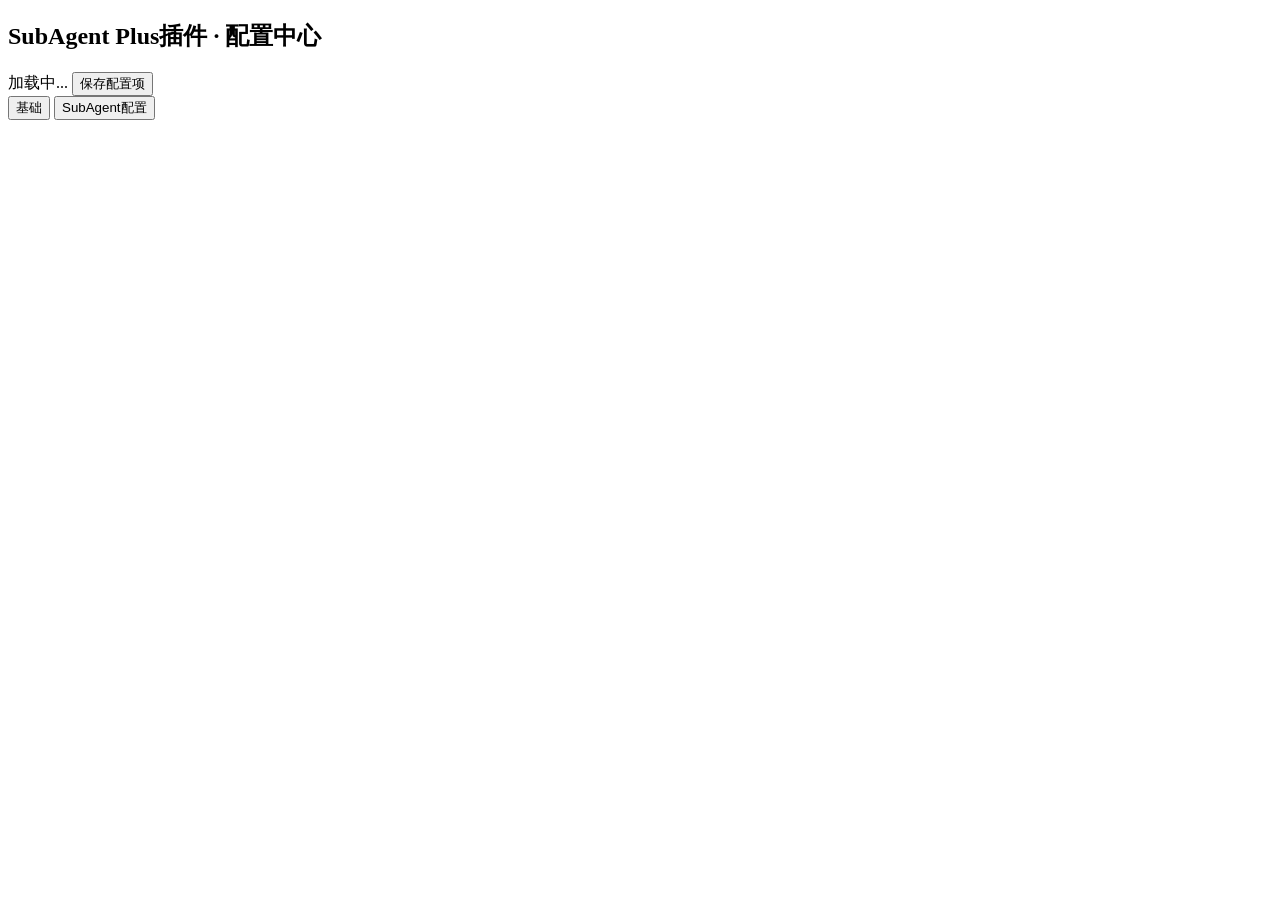
==== pages/settings/index.html @ 438174b3 "Pages骨架" ====
<!DOCTYPE html>
<html lang="zh-CN">
<head>
<meta charset="utf-8" />
<meta name="viewport" content="width=device-width, initial-scale=1.0" />
<title>SubAgent Plus插件 · 配置中心</title>
<link rel="stylesheet" href="./style.css" />
</head>
<body>
<div id="app">
  <div class="topbar">
    <h2>SubAgent Plus插件 · 配置中心</h2>
    <span class="badge loading" id="status">加载中...</span>
    <button class="btn" id="btn-save">保存配置项</button>
  </div>
  <div class="tabs" id="tabs">
    <button class="tab on" data-t="basic">基础</button>
    <button class="tab" data-t="levels">SubAgent配置</button>
  </div>
  <div id="body" class="body"></div>
</div>
<script type="module" src="./app.js"></script>
</body>
</html>
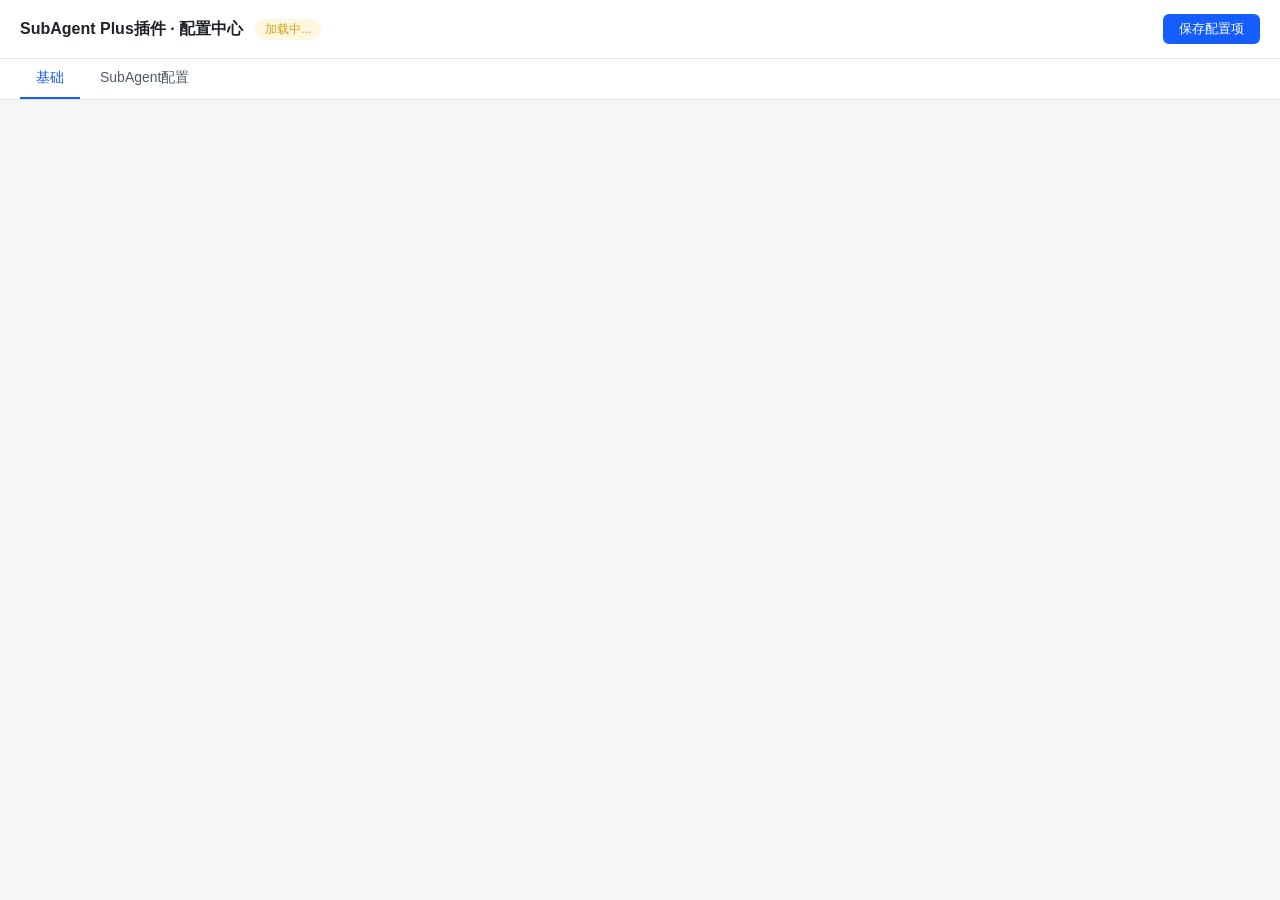
==== commit a9e0c634: "update" ====
--- a/pages/settings/index.html
+++ b/pages/settings/index.html
@@ -15,7 +15,7 @@
   </div>
   <div class="tabs" id="tabs">
     <button class="tab on" data-t="basic">基础</button>
-    <button class="tab" data-t="levels">SubAgent配置</button>
+    <button class="tab" data-t="subAgentConfig">SubAgent配置</button>
   </div>
   <div id="body" class="body"></div>
 </div>
--- a/pages/settings/style.css
+++ b/pages/settings/style.css
@@ -0,0 +1,183 @@
+/* SubAgent Plus · 配置中心样式 */
+* {
+  box-sizing: border-box;
+}
+
+html,
+body {
+  margin: 0;
+  padding: 0;
+  font-family: -apple-system, BlinkMacSystemFont, "Segoe UI", "PingFang SC",
+    "Microsoft YaHei", sans-serif;
+  font-size: 14px;
+  color: #1f2329;
+  background: #f5f6f7;
+}
+
+#app {
+  min-height: 100vh;
+  display: flex;
+  flex-direction: column;
+}
+
+/* ─── 顶部栏 ──────────────────────────── */
+.topbar {
+  display: flex;
+  align-items: center;
+  gap: 12px;
+  padding: 14px 20px;
+  background: #fff;
+  border-bottom: 1px solid #e5e6eb;
+}
+
+.topbar h2 {
+  margin: 0;
+  font-size: 16px;
+  font-weight: 600;
+  flex: 0 0 auto;
+}
+
+.badge {
+  flex: 0 0 auto;
+  padding: 2px 10px;
+  border-radius: 10px;
+  font-size: 12px;
+  font-weight: 500;
+}
+
+.badge.loading {
+  background: #fff7e0;
+  color: #d4a017;
+}
+
+.badge.ok {
+  background: #e8f5e9;
+  color: #2e7d32;
+}
+
+.badge.err {
+  background: #ffebee;
+  color: #c62828;
+}
+
+.btn {
+  margin-left: auto;
+  padding: 6px 16px;
+  border: none;
+  border-radius: 6px;
+  background: #165dff;
+  color: #fff;
+  font-size: 13px;
+  cursor: pointer;
+  transition: background 0.15s;
+}
+
+.btn:hover:not(:disabled) {
+  background: #0e42d2;
+}
+
+.btn:disabled {
+  background: #a5b3c5;
+  cursor: not-allowed;
+}
+
+/* ─── Tabs ──────────────────────────── */
+.tabs {
+  display: flex;
+  gap: 4px;
+  padding: 0 20px;
+  background: #fff;
+  border-bottom: 1px solid #e5e6eb;
+}
+
+.tab {
+  padding: 10px 16px;
+  border: none;
+  background: transparent;
+  color: #4e5969;
+  font-size: 14px;
+  cursor: pointer;
+  border-bottom: 2px solid transparent;
+  transition: all 0.15s;
+}
+
+.tab:hover {
+  color: #165dff;
+}
+
+.tab.on {
+  color: #165dff;
+  border-bottom-color: #165dff;
+  font-weight: 500;
+}
+
+/* ─── 主体 ──────────────────────────── */
+.body {
+  flex: 1;
+  padding: 20px;
+  overflow-y: auto;
+}
+
+.card {
+  background: #fff;
+  border: 1px solid #e5e6eb;
+  border-radius: 8px;
+  padding: 16px 20px;
+  margin-bottom: 16px;
+}
+
+.card h3 {
+  margin: 0 0 8px 0;
+  font-size: 14px;
+  font-weight: 600;
+}
+
+.hint {
+  margin: 0 0 12px 0;
+  color: #86909c;
+  font-size: 12px;
+}
+
+.placeholder {
+  padding: 24px;
+  text-align: center;
+  color: #c9cdd4;
+  background: #f7f8fa;
+  border: 1px dashed #d9dce0;
+  border-radius: 6px;
+  font-size: 13px;
+}
+
+/* ─── 表单字段 ──────────────────────────── */
+.field {
+  display: flex;
+  flex-direction: column;
+  gap: 6px;
+  margin-bottom: 16px;
+}
+
+.field label {
+  font-size: 13px;
+  font-weight: 500;
+  color: #1f2329;
+}
+
+.field input[type="number"] {
+  width: 120px;
+  padding: 6px 10px;
+  border: 1px solid #d9dce0;
+  border-radius: 6px;
+  font-size: 13px;
+  color: #1f2329;
+  background: #fff;
+  transition: border-color 0.15s;
+}
+
+.field input[type="number"]:focus {
+  outline: none;
+  border-color: #165dff;
+}
+
+.field .hint {
+  margin: 0;
+}
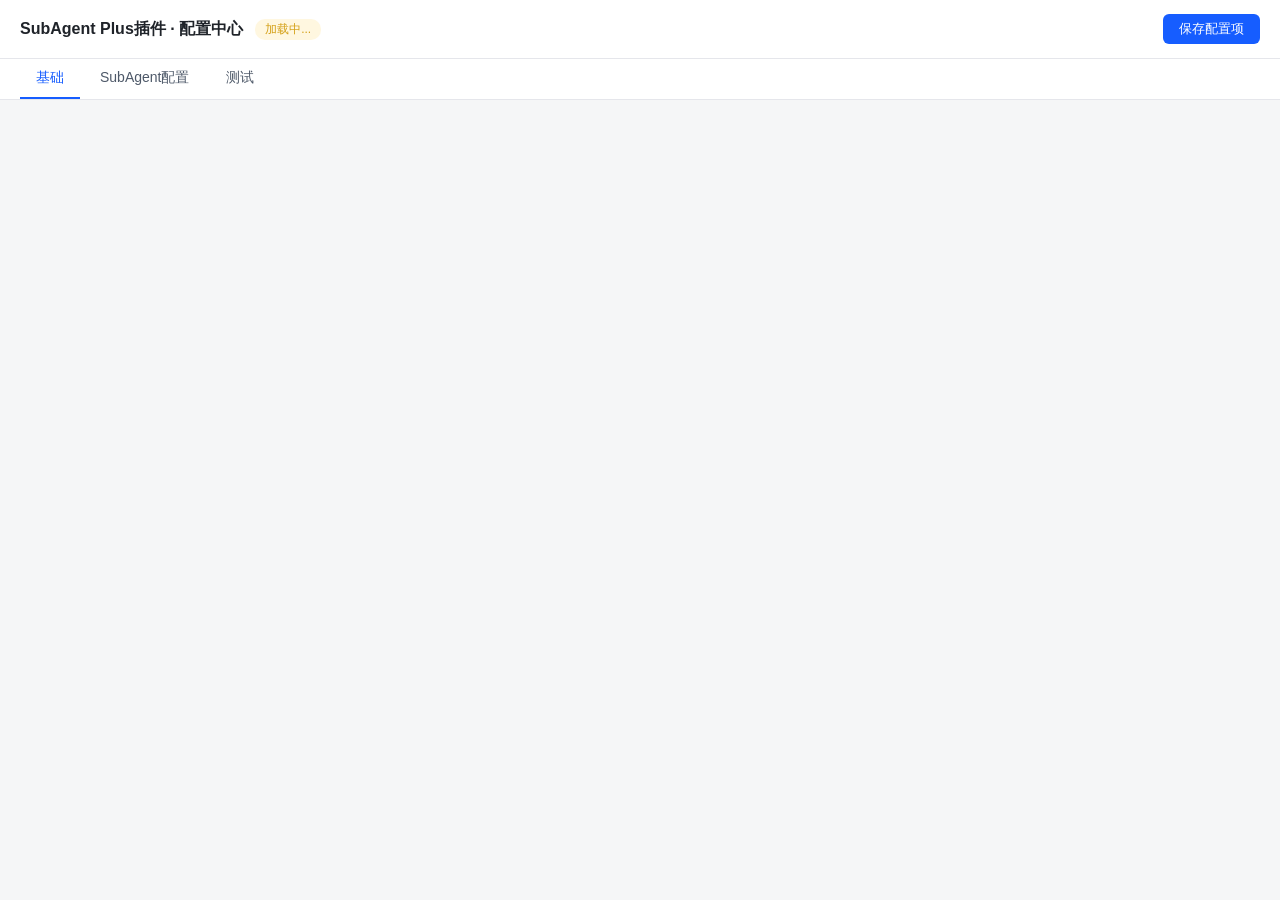
==== commit 108887d1: "增加 test tab 并将 show 改为异步方法" ====
--- a/pages/settings/index.html
+++ b/pages/settings/index.html
@@ -16,6 +16,7 @@
   <div class="tabs" id="tabs">
     <button class="tab on" data-t="basic">基础</button>
     <button class="tab" data-t="subAgentConfig">SubAgent配置</button>
+    <button class="tab" data-t="test">测试</button>
   </div>
   <div id="body" class="body"></div>
 </div>
--- a/pages/settings/style.css
+++ b/pages/settings/style.css
@@ -46,6 +46,11 @@
 }
 
 .badge.loading {
+  background: #fff7e0;
+  color: #d4a017;
+}
+
+.badge.warn {
   background: #fff7e0;
   color: #d4a017;
 }
@@ -173,6 +178,23 @@
   transition: border-color 0.15s;
 }
 
+.field input[type="text"] {
+  width: 320px;
+  max-width: 100%;
+  padding: 6px 10px;
+  border: 1px solid #d9dce0;
+  border-radius: 6px;
+  font-size: 13px;
+  color: #1f2329;
+  background: #fff;
+  transition: border-color 0.15s;
+}
+
+.field input[type="text"]:focus {
+  outline: none;
+  border-color: #165dff;
+}
+
 .field input[type="number"]:focus {
   outline: none;
   border-color: #165dff;
@@ -181,3 +203,32 @@
 .field .hint {
   margin: 0;
 }
+
+.field-tip-bubble {
+  position: absolute;
+  padding: 6px 12px;
+  background: #ffebee;
+  color: #c62828;
+  font-size: 12px;
+  border-radius: 4px;
+  white-space: nowrap;
+  pointer-events: none;
+  z-index: 100;
+  box-shadow: 0 2px 8px rgba(0, 0, 0, 0.1);
+  animation: tipFadeIn 0.15s ease-out;
+}
+
+.field-tip-bubble::before {
+  content: "";
+  position: absolute;
+  top: -4px;
+  left: 12px;
+  border: 4px solid transparent;
+  border-bottom-color: #ffebee;
+  border-top: 0;
+}
+
+@keyframes tipFadeIn {
+  from { opacity: 0; transform: translateY(-4px); }
+  to { opacity: 1; transform: translateY(0); }
+}
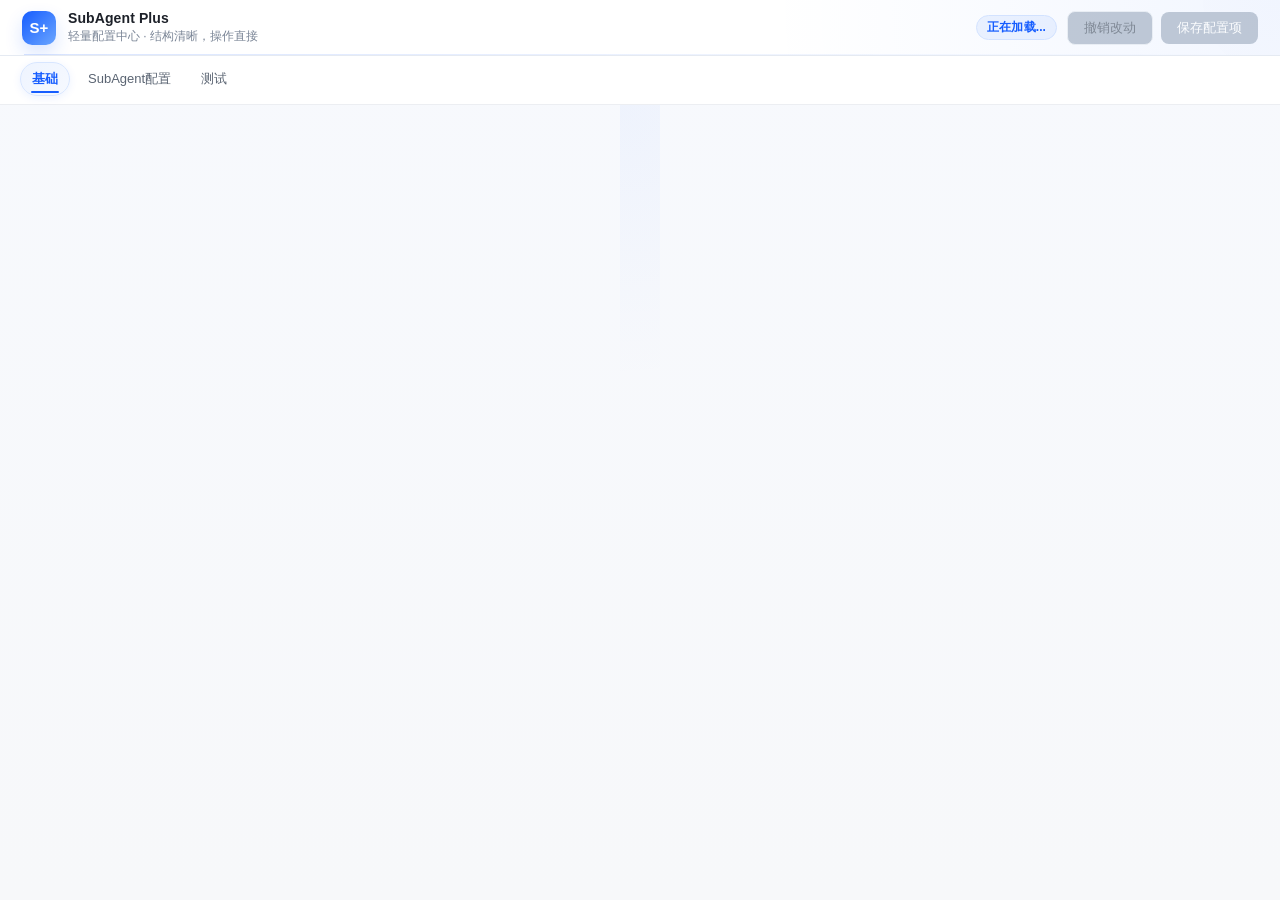
==== commit 54e1a9f2: "重构前端" ====
--- a/pages/settings/index.html
+++ b/pages/settings/index.html
@@ -9,17 +9,28 @@
 <body>
 <div id="app">
   <div class="topbar">
-    <h2>SubAgent Plus插件 · 配置中心</h2>
-    <span class="badge loading" id="status">加载中...</span>
-    <button class="btn" id="btn-save">保存配置项</button>
+    <div class="topbar-brand">
+      <div class="brand-mark">S+</div>
+      <div class="topbar-title">
+        <h2>SubAgent Plus</h2>
+        <div class="topbar-subtitle">轻量配置中心 · 结构清晰，操作直接</div>
+      </div>
+    </div>
+    <div class="topbar-meta">
+      <span class="badge loading" id="status">加载中...</span>
+      <div class="topbar-actions">
+        <button class="btn btn-secondary" id="btn-reset">撤销改动</button>
+        <button class="btn" id="btn-save">保存配置项</button>
+      </div>
+    </div>
   </div>
-  <div class="tabs" id="tabs">
-    <button class="tab on" data-t="basic">基础</button>
-    <button class="tab" data-t="subAgentConfig">SubAgent配置</button>
-    <button class="tab" data-t="test">测试</button>
+  <div class="tabs" id="tabs" role="tablist" aria-label="配置中心导航">
+    <button class="tab on" data-t="basic" role="tab" id="tab-basic" aria-selected="true" aria-controls="body">基础</button>
+    <button class="tab" data-t="subAgentConfig" role="tab" id="tab-subAgentConfig" aria-selected="false" aria-controls="body">SubAgent配置</button>
+    <button class="tab" data-t="test" role="tab" id="tab-test" aria-selected="false" aria-controls="body">测试</button>
   </div>
-  <div id="body" class="body"></div>
+  <div id="body" class="body" role="tabpanel" aria-labelledby="tab-basic"></div>
 </div>
-<script type="module" src="./app.js"></script>
+<script type="module" src="./app.js?v=1.0.0"></script>
 </body>
 </html>
--- a/pages/settings/style.css
+++ b/pages/settings/style.css
@@ -1,3 +1,14 @@
+:root {
+  --color-primary: #165dff;
+  --color-primary-2: #3f7fff;
+  --color-bg: #f5f7fb;
+  --color-surface: #ffffff;
+  --color-border: #eceef2;
+  --color-muted: #7a8596;
+  --color-text: #1f2329;
+  --color-soft: #f4f6f9;
+}
+
 /* SubAgent Plus · 配置中心样式 */
 * {
   box-sizing: border-box;
@@ -10,44 +21,130 @@
   font-family: -apple-system, BlinkMacSystemFont, "Segoe UI", "PingFang SC",
     "Microsoft YaHei", sans-serif;
   font-size: 14px;
-  color: #1f2329;
-  background: #f5f6f7;
+  color: var(--color-text);
+  background: var(--color-bg);
+  scroll-behavior: smooth;
+}
+
+:focus-visible {
+  outline: 2px solid rgba(22, 93, 255, 0.35);
+  outline-offset: 2px;
 }
 
 #app {
   min-height: 100vh;
   display: flex;
   flex-direction: column;
+  background: linear-gradient(180deg, #f7f9fd 0%, #f7f8fa 100%);
 }
 
 /* ─── 顶部栏 ──────────────────────────── */
 .topbar {
+  position: sticky;
+  top: 0;
+  z-index: 10;
+  display: flex;
+  align-items: center;
+  gap: 10px;
+  padding: 10px 22px;
+  background: rgba(255, 255, 255, 0.96);
+  backdrop-filter: blur(8px);
+  -webkit-backdrop-filter: blur(8px);
+  border-bottom: 1px solid #e5eaf2;
+  overflow: hidden;
+}
+
+.topbar::before {
+  content: "";
+  position: absolute;
+  inset: 0;
+  background: radial-gradient(circle at top right, rgba(22, 93, 255, 0.06), transparent 40%);
+  pointer-events: none;
+}
+
+.topbar::after {
+  content: "";
+  position: absolute;
+  left: 24px;
+  right: 24px;
+  bottom: 0;
+  height: 1px;
+  background: linear-gradient(90deg, rgba(22, 93, 255, 0.16), transparent);
+  pointer-events: none;
+}
+
+.topbar-brand {
   display: flex;
   align-items: center;
   gap: 12px;
-  padding: 14px 20px;
-  background: #fff;
-  border-bottom: 1px solid #e5e6eb;
+  min-width: 0;
+}
+
+.brand-mark {
+  display: inline-flex;
+  align-items: center;
+  justify-content: center;
+  width: 34px;
+  height: 34px;
+  border-radius: 10px;
+  background: linear-gradient(135deg, var(--color-primary) 0%, #6aa5ff 100%);
+  color: var(--color-surface);
+  font-size: 15px;
+  font-weight: 700;
+  box-shadow: 0 8px 18px rgba(22, 93, 255, 0.16);
+  letter-spacing: 0.2px;
+}
+
+.topbar-title {
+  display: flex;
+  flex-direction: column;
+  gap: 2px;
 }
 
 .topbar h2 {
   margin: 0;
-  font-size: 16px;
+  font-size: 14px;
   font-weight: 600;
   flex: 0 0 auto;
+  color: #1d2129;
+  letter-spacing: 0.1px;
+}
+
+.topbar-subtitle {
+  font-size: 12px;
+  color: #7a8596;
+}
+
+.topbar-meta {
+  margin-left: auto;
+  display: flex;
+  align-items: center;
+  gap: 10px;
+  flex-wrap: wrap;
+}
+
+.topbar-actions {
+  margin-left: 0;
+  display: flex;
+  align-items: center;
+  gap: 8px;
 }
 
 .badge {
   flex: 0 0 auto;
-  padding: 2px 10px;
-  border-radius: 10px;
-  font-size: 12px;
-  font-weight: 500;
+  padding: 3px 10px;
+  border-radius: 999px;
+  font-size: 12px;
+  font-weight: 600;
+  transition: all 0.2s;
+  border: 1px solid transparent;
+  letter-spacing: 0.1px;
 }
 
 .badge.loading {
-  background: #fff7e0;
-  color: #d4a017;
+  background: #eef4ff;
+  color: #165dff;
+  border-color: #d8e6ff;
 }
 
 .badge.warn {
@@ -66,80 +163,522 @@
 }
 
 .btn {
-  margin-left: auto;
-  padding: 6px 16px;
+  padding: 7px 16px;
   border: none;
-  border-radius: 6px;
-  background: #165dff;
-  color: #fff;
+  border-radius: 8px;
+  background: linear-gradient(135deg, var(--color-primary) 0%, var(--color-primary-2) 100%);
+  color: var(--color-surface);
   font-size: 13px;
+  font-weight: 500;
   cursor: pointer;
-  transition: background 0.15s;
+  transition: transform 0.15s ease, box-shadow 0.15s ease, background 0.15s ease;
+  box-shadow: 0 2px 6px rgba(22, 93, 255, 0.16);
+}
+
+.btn:hover:not(:disabled),
+.modal-trigger:hover {
+  box-shadow: 0 6px 14px rgba(22, 93, 255, 0.16);
+}
+
+.btn-secondary {
+  background: var(--color-soft);
+  color: #4e5969;
+  box-shadow: none;
+  border: 1px solid #e3e8ef;
+}
+
+.btn-secondary:hover:not(:disabled) {
+  background: #e5e6eb;
+  color: #1d2129;
+  box-shadow: none;
 }
 
 .btn:hover:not(:disabled) {
-  background: #0e42d2;
+  background: #1451d8;
+  transform: translateY(-1px);
+  box-shadow: 0 4px 10px rgba(22, 93, 255, 0.2);
+}
+
+.btn:active:not(:disabled) {
+  transform: translateY(0);
 }
 
 .btn:disabled {
   background: #a5b3c5;
   cursor: not-allowed;
+  box-shadow: none;
+  opacity: 0.7;
 }
 
 /* ─── Tabs ──────────────────────────── */
 .tabs {
-  display: flex;
-  gap: 4px;
-  padding: 0 20px;
-  background: #fff;
-  border-bottom: 1px solid #e5e6eb;
+  position: sticky;
+  top: 50px;
+  z-index: 9;
+  display: flex;
+  gap: 6px;
+  padding: 6px 20px 8px 20px;
+  background: rgba(255, 255, 255, 0.94);
+  backdrop-filter: blur(8px);
+  -webkit-backdrop-filter: blur(8px);
+  border-bottom: 1px solid #eceef2;
 }
 
 .tab {
-  padding: 10px 16px;
-  border: none;
+  padding: 7px 11px;
+  border: 1px solid transparent;
   background: transparent;
-  color: #4e5969;
-  font-size: 14px;
+  color: #5a6472;
+  font-size: 13px;
   cursor: pointer;
-  border-bottom: 2px solid transparent;
+  border-radius: 999px;
   transition: all 0.15s;
+  position: relative;
 }
 
 .tab:hover {
   color: #165dff;
+  background: #f4f7ff;
 }
 
 .tab.on {
   color: #165dff;
-  border-bottom-color: #165dff;
-  font-weight: 500;
+  background: linear-gradient(135deg, #eef4ff 0%, #f6f9ff 100%);
+  font-weight: 600;
+  border-color: #d8e6ff;
+  box-shadow: 0 2px 8px rgba(22, 93, 255, 0.08);
+}
+
+.tab.on::after {
+  content: "";
+  position: absolute;
+  left: 10px;
+  right: 10px;
+  bottom: 2px;
+  height: 2px;
+  border-radius: 999px;
+  background: #165dff;
 }
 
 /* ─── 主体 ──────────────────────────── */
 .body {
   flex: 1;
-  padding: 20px;
+  padding: 18px 20px 24px 20px;
   overflow-y: auto;
+  max-width: 1200px;
+  margin: 0 auto;
+  background: radial-gradient(circle at top left, rgba(22, 93, 255, 0.04), transparent 280px);
+}
+
+.hero-panel {
+  position: relative;
+  display: flex;
+  align-items: center;
+  justify-content: space-between;
+  gap: 12px;
+  padding: 12px 14px;
+  margin-bottom: 10px;
+  border-radius: 10px;
+  border: 1px solid #e4eaf2;
+  background: #fff;
+  overflow: hidden;
+}
+
+.hero-panel::before {
+  content: "";
+  position: absolute;
+  inset: 0 auto 0 0;
+  width: 4px;
+  background: linear-gradient(180deg, #165dff 0%, #7ba8ff 100%);
+}
+
+.hero-copy {
+  flex: 1;
+  min-width: 0;
+}
+
+.hero-title {
+  font-size: 14px;
+  font-weight: 700;
+  color: #1d2129;
+  margin-bottom: 4px;
+}
+
+.hero-desc {
+  font-size: 12px;
+  color: #7a8596;
+  line-height: 1.6;
+}
+
+.hero-actions {
+  display: flex;
+  flex-wrap: wrap;
+  gap: 8px;
+}
+
+.hero-badge {
+  display: inline-flex;
+  align-items: center;
+  padding: 5px 10px;
+  border-radius: 999px;
+  background: #eef4ff;
+  color: #165dff;
+  font-size: 12px;
+  font-weight: 600;
+  white-space: nowrap;
+  border: 1px solid #d8e6ff;
+}
+
+.hero-badge-soft {
+  background: #f4f6f9;
+  color: #4e5969;
+  border-color: #e4e8ee;
+}
+
+.hero-metrics {
+  display: grid;
+  grid-template-columns: repeat(auto-fit, minmax(140px, 1fr));
+  gap: 8px;
+  margin-bottom: 12px;
+}
+
+.hero-metric {
+  border: 1px solid #eceef2;
+  border-radius: 10px;
+  padding: 10px 12px;
+  background: #fff;
+  box-shadow: 0 1px 2px rgba(15, 23, 42, 0.03);
+}
+
+.hero-metric-label {
+  display: block;
+  font-size: 11px;
+  color: #86909c;
+  margin-bottom: 4px;
+}
+
+.hero-metric strong {
+  font-size: 13px;
+  color: #1d2129;
 }
 
 .card {
   background: #fff;
-  border: 1px solid #e5e6eb;
-  border-radius: 8px;
-  padding: 16px 20px;
-  margin-bottom: 16px;
+  border: 1px solid #eceef2;
+  border-left: 2px solid transparent;
+  border-radius: 10px;
+  padding: 11px 13px;
+  margin-bottom: 9px;
+  box-shadow: 0 1px 2px rgba(15, 23, 42, 0.02);
+  transition: box-shadow 0.2s ease, border-color 0.2s ease, transform 0.15s ease, border-left-color 0.2s ease;
+}
+
+.card:hover {
+  box-shadow: 0 4px 10px rgba(15, 23, 42, 0.05);
+  border-color: #dfe3ea;
+  border-left-color: #165dff;
+  transform: translateY(-1px);
+}
+
+.card:has(input:focus),
+.card:has(select:focus) {
+  border-color: #cfe0ff;
+  box-shadow: 0 4px 12px rgba(22, 93, 255, 0.08);
 }
 
 .card h3 {
-  margin: 0 0 8px 0;
+  margin: 0 0 10px 0;
   font-size: 14px;
   font-weight: 600;
+  color: #1d2129;
+  letter-spacing: 0.2px;
+}
+
+.section-card {
+  background: #fff;
+  border: 1px solid #eceef2;
+  border-radius: 10px;
+  padding: 0;
+  margin-bottom: 10px;
+  box-shadow: 0 1px 2px rgba(15, 23, 42, 0.02);
+  overflow: hidden;
+}
+
+.section-card-hd {
+  padding: 12px 14px 9px 14px;
+  border-bottom: 1px solid #f4f5f7;
+  background: linear-gradient(180deg, #fcfcfd 0%, #fff 100%);
+  position: relative;
+}
+
+.section-card-hd::before {
+  content: "";
+  position: absolute;
+  left: 16px;
+  top: 14px;
+  bottom: 10px;
+  width: 2px;
+  border-radius: 999px;
+  background: linear-gradient(180deg, #165dff 0%, #7ba8ff 100%);
+}
+
+.section-card-hd h3 {
+  padding-left: 8px;
+}
+
+.section-card-hd h3 {
+  margin: 0 0 4px 0;
+  font-size: 14px;
+  font-weight: 600;
+  color: #1d2129;
+}
+
+.section-desc {
+  margin: 0;
+  color: #86909c;
+  font-size: 12px;
+  line-height: 1.6;
+}
+
+.section-card-bd {
+  padding: 10px 14px 14px 14px;
+}
+
+.section-card-bd > .card:first-child {
+  margin-top: 0;
+}
+
+.overview-grid {
+  display: grid;
+  grid-template-columns: repeat(auto-fit, minmax(140px, 1fr));
+  gap: 8px;
+  margin-bottom: 12px;
+}
+
+.overview-card {
+  background: #fbfcfe;
+  border: 1px solid #eceef2;
+  border-left: 2px solid #dce7f8;
+  border-radius: 10px;
+  padding: 10px 12px;
+  box-shadow: none;
+}
+
+.overview-card .overview-value {
+  font-variant-numeric: tabular-nums;
+}
+
+.overview-card:hover {
+  border-color: #dfe3ea;
+  transform: translateY(-1px);
+}
+
+.overview-label {
+  font-size: 12px;
+  color: #86909c;
+  margin-bottom: 4px;
+}
+
+.overview-value {
+  font-size: 15px;
+  font-weight: 600;
+  color: #1d2129;
+}
+
+.card.hidden {
+  display: none;
+}
+
+/* 通用小标签（用于标题旁的状态标识，如"路由层"） */
+.tag {
+  display: inline-block;
+  margin-left: 8px;
+  padding: 1px 8px;
+  font-size: 11px;
+  font-weight: 500;
+  border-radius: 4px;
+  vertical-align: middle;
+  letter-spacing: 0.3px;
+}
+
+.tag-purple {
+  color: #7c3aed;
+  background: #f3e8ff;
+  border: 1px solid #d8b4fe;
+}
+
+.card.card-highlight-purple {
+  border-color: #d8b4fe;
+  border-left-color: #b37cff;
+  background: linear-gradient(180deg, #faf5ff 0%, #fff 30%);
+}
+
+.card-title-row {
+  display: flex;
+  align-items: center;
+  justify-content: space-between;
+  gap: 10px;
+  flex-wrap: wrap;
+}
+
+.card-title-main {
+  display: flex;
+  align-items: center;
+  gap: 6px;
+  min-width: 0;
+}
+
+.subagent-summary {
+  display: flex;
+  flex-wrap: wrap;
+  gap: 6px;
+}
+
+.pill {
+  display: inline-flex;
+  align-items: center;
+  padding: 2px 8px;
+  border-radius: 999px;
+  background: #eef4ff;
+  color: #165dff;
+  font-size: 11px;
+  font-weight: 600;
+  border: 1px solid #cfe0ff;
+}
+
+.pill-muted {
+  background: #f2f3f5;
+  color: #4e5969;
+  border-color: #e5e6eb;
+}
+
+.subagent-intro {
+  display: flex;
+  flex-direction: column;
+  align-items: flex-start;
+  gap: 8px;
+}
+
+.subagent-intro-row {
+  display: flex;
+  flex-wrap: wrap;
+  gap: 8px;
+}
+
+.subagent-tip {
+  font-size: 12px;
+  color: #7a8596;
+  line-height: 1.6;
+}
+
+.subagent-intro-pill {
+  display: inline-flex;
+  align-items: center;
+  padding: 4px 10px;
+  border-radius: 999px;
+  background: #eef4ff;
+  color: #165dff;
+  font-size: 12px;
+  font-weight: 600;
+  border: 1px solid #cfe0ff;
+}
+
+.subagent-intro-pill-muted {
+  background: #f2f3f5;
+  color: #4e5969;
+  border-color: #e5e6eb;
+}
+
+.guide-list {
+  display: grid;
+  grid-template-columns: repeat(auto-fit, minmax(220px, 1fr));
+  gap: 10px;
+}
+
+.guide-item {
+  border: 1px solid #e8edf5;
+  border-left: 2px solid #cfe0ff;
+  border-radius: 10px;
+  padding: 10px 12px;
+  background: linear-gradient(180deg, #fbfdff 0%, #ffffff 100%);
+  box-shadow: 0 1px 2px rgba(15, 23, 42, 0.03);
+}
+
+.guide-item-title {
+  font-size: 13px;
+  font-weight: 600;
+  color: #1d2129;
+  margin-bottom: 4px;
+}
+
+.guide-item-desc {
+  font-size: 12px;
+  color: #7a8596;
+  line-height: 1.55;
+}
+
+/* 卡片网格布局 */
+.grid-layout {
+  display: flex;
+  flex-wrap: wrap;
+  gap: 12px;
+  width: 100%;
+}
+
+.grid-item {
+  flex: 0 0 260px;
+  min-width: 0;
+}
+
+.grid-item > .card {
+  margin-bottom: 0;
 }
 
 .hint {
   margin: 0 0 12px 0;
   color: #86909c;
+  font-size: 12px;
+  line-height: 1.5;
+}
+
+.empty-state {
+  padding: 24px 20px;
+  border: 1px dashed #d9dce0;
+  border-radius: 10px;
+  background: linear-gradient(180deg, #fafbfc 0%, #fff 100%);
+  text-align: center;
+  color: #4e5969;
+}
+
+.empty-state:hover {
+  border-color: #c7d0db;
+}
+
+.empty-state-title {
+  font-size: 14px;
+  font-weight: 600;
+  color: #1d2129;
+  margin-bottom: 6px;
+}
+
+.empty-state-desc {
+  font-size: 13px;
+  color: #86909c;
+  line-height: 1.6;
+}
+
+.empty-state.compact {
+  padding: 16px 18px;
+  border-style: dashed;
+  background: #fcfcfd;
+}
+
+.empty-state.compact .empty-state-title {
+  font-size: 13px;
+  margin-bottom: 4px;
+}
+
+.empty-state.compact .empty-state-desc {
   font-size: 12px;
 }
 
@@ -149,7 +688,7 @@
   color: #c9cdd4;
   background: #f7f8fa;
   border: 1px dashed #d9dce0;
-  border-radius: 6px;
+  border-radius: 8px;
   font-size: 13px;
 }
 
@@ -158,7 +697,11 @@
   display: flex;
   flex-direction: column;
   gap: 6px;
-  margin-bottom: 16px;
+  margin-bottom: 14px;
+}
+
+.field:last-child {
+  margin-bottom: 0;
 }
 
 .field label {
@@ -167,37 +710,63 @@
   color: #1f2329;
 }
 
-.field input[type="number"] {
-  width: 120px;
-  padding: 6px 10px;
+.field input[type="number"],
+.field input[type="text"],
+.field select {
+  padding: 8px 12px;
   border: 1px solid #d9dce0;
-  border-radius: 6px;
+  border-radius: 8px;
   font-size: 13px;
   color: #1f2329;
-  background: #fff;
-  transition: border-color 0.15s;
-}
-
-.field input[type="text"] {
-  width: 320px;
-  max-width: 100%;
-  padding: 6px 10px;
-  border: 1px solid #d9dce0;
-  border-radius: 6px;
-  font-size: 13px;
-  color: #1f2329;
-  background: #fff;
-  transition: border-color 0.15s;
-}
-
-.field input[type="text"]:focus {
+  background: linear-gradient(180deg, #fff 0%, #fbfdff 100%);
+  transition: border-color 0.15s ease, box-shadow 0.15s ease;
+}
+
+.field input[type="number"] {
+  width: 140px;
+}
+
+.field input[type="text"],
+.field select {
+  width: 100%;
+  max-width: 360px;
+}
+
+.field input[type="text"]:focus,
+.field input[type="number"]:focus,
+.field select:focus {
   outline: none;
   border-color: #165dff;
-}
-
-.field input[type="number"]:focus {
-  outline: none;
-  border-color: #165dff;
+  box-shadow: 0 0 0 3px rgba(22, 93, 255, 0.12);
+}
+
+.field input[type="number"]:hover,
+.field input[type="text"]:hover,
+.field select:hover {
+  border-color: #c1c8d2;
+}
+
+.field input[type="number"]:hover:not(:focus),
+.field input[type="text"]:hover:not(:focus),
+.field select:hover:not(:focus) {
+  border-color: #b8bcc4;
+}
+
+.field .chk-label {
+  display: flex;
+  align-items: center;
+  gap: 8px;
+  cursor: pointer;
+  font-weight: normal;
+  user-select: none;
+  padding: 6px 0;
+}
+
+.field .chk-label input[type="checkbox"] {
+  width: 16px;
+  height: 16px;
+  accent-color: #165dff;
+  cursor: pointer;
 }
 
 .field .hint {
@@ -232,3 +801,463 @@
   from { opacity: 0; transform: translateY(-4px); }
   to { opacity: 1; transform: translateY(0); }
 }
+
+/* ─── Toast 提示 ──────────────────────────── */
+.toast-container {
+  position: fixed;
+  top: 16px;
+  right: 16px;
+  z-index: 1000;
+  display: flex;
+  flex-direction: column;
+  gap: 8px;
+  pointer-events: none;
+}
+
+.toast {
+  min-width: 240px;
+  max-width: 420px;
+  padding: 10px 14px;
+  background: #fff;
+  border-left: 3px solid var(--color-primary);
+  border-radius: 4px;
+  box-shadow: 0 4px 16px rgba(0, 0, 0, 0.12);
+  font-size: 13px;
+  line-height: 1.5;
+  pointer-events: auto;
+  animation: toastSlideIn 0.2s ease-out;
+}
+
+.toast.toast-error {
+  border-left-color: #e5413e;
+}
+
+.toast.toast-error .toast-title {
+  color: #e5413e;
+}
+
+.toast-title {
+  font-weight: 600;
+  margin-bottom: 4px;
+}
+
+.toast-body {
+  color: var(--color-muted);
+  word-break: break-word;
+  white-space: pre-wrap;
+}
+
+.toast.toast-out {
+  animation: toastSlideOut 0.2s ease-in forwards;
+}
+
+@keyframes toastSlideIn {
+  from { opacity: 0; transform: translateX(16px); }
+  to { opacity: 1; transform: translateX(0); }
+}
+
+@keyframes toastSlideOut {
+  from { opacity: 1; transform: translateX(0); }
+  to { opacity: 0; transform: translateX(16px); }
+}
+
+/* ─── 折叠卡片 ──────────────────────────── */
+.collapse-card {
+  padding: 0;
+  overflow: hidden;
+  position: relative;
+}
+
+.collapse-card::before {
+  content: "";
+  position: absolute;
+  left: 0;
+  top: 0;
+  bottom: 0;
+  width: 3px;
+  background: linear-gradient(180deg, #165dff 0%, #4080ff 100%);
+  opacity: 0;
+  transition: opacity 0.2s;
+}
+
+.collapse-card:hover::before {
+  opacity: 1;
+}
+
+.collapse-card.collapsed:hover::before {
+  opacity: 0.6;
+}
+
+.collapse-header {
+  display: flex;
+  align-items: center;
+  justify-content: space-between;
+  padding: 16px 22px;
+  cursor: pointer;
+  user-select: none;
+  transition: background 0.15s;
+}
+
+.collapse-header:hover {
+  background: #f8f9fb;
+}
+
+.collapse-header h3 {
+  margin: 0;
+  font-size: 14px;
+  font-weight: 600;
+  color: #1d2129;
+}
+
+.collapse-arrow {
+  font-size: 12px;
+  color: #86909c;
+  transition: transform 0.2s;
+  display: inline-block;
+}
+
+.collapse-card.collapsed .collapse-arrow {
+  transform: rotate(-90deg);
+}
+
+.collapse-body {
+  padding: 4px 22px 18px 22px;
+  border-top: 1px solid #f0f1f3;
+}
+
+.collapse-card.collapsed .collapse-body {
+  display: none;
+}
+
+/* 嵌套折叠卡片（如 SubAgent 卡片内的子卡片） */
+.collapse-card .collapse-card {
+  border: 1px solid #ebedf0;
+  background: #fafbfc;
+  margin-bottom: 12px;
+}
+
+.collapse-card .collapse-card:last-child {
+  margin-bottom: 0;
+}
+
+.collapse-card .collapse-card .collapse-header {
+  padding: 12px 16px;
+}
+
+.collapse-card .collapse-card .collapse-header h3 {
+  font-size: 13px;
+  color: #4e5969;
+}
+
+.collapse-card .collapse-card .collapse-body {
+  padding: 8px 16px 14px 16px;
+}
+
+/* ─── 多选列表 ──────────────────────────── */
+.chklist {
+  display: flex;
+  flex-direction: column;
+  gap: 2px;
+}
+
+.chklist-item {
+  display: flex;
+  align-items: flex-start;
+  gap: 10px;
+  padding: 8px 10px;
+  border-radius: 8px;
+  cursor: pointer;
+  line-height: 1.5;
+  transition: background 0.12s ease, transform 0.12s ease;
+}
+
+.chklist-item:hover {
+  background: #f7f8fa;
+  transform: translateX(1px);
+}
+
+.chklist-item input[type="checkbox"] {
+  margin-top: 3px;
+  flex-shrink: 0;
+  accent-color: #165dff;
+}
+
+.chklist-item-content {
+  flex: 1;
+  min-width: 0;
+}
+
+.chklist-item-title {
+  font-size: 13px;
+  font-weight: 500;
+  color: #1d2129;
+}
+
+.chklist-item-desc {
+  font-size: 12px;
+  color: #86909c;
+  margin-top: 2px;
+  line-height: 1.45;
+  overflow: hidden;
+  text-overflow: ellipsis;
+  display: -webkit-box;
+  line-clamp: 2;
+  -webkit-line-clamp: 2;
+  -webkit-box-orient: vertical;
+}
+
+.chklist-item.select-all .chklist-item-title {
+  font-weight: 600;
+  color: #4e5969;
+}
+
+.chklist-sep {
+  height: 1px;
+  background: #e5e6eb;
+  margin: 4px 0;
+}
+
+/* ─── 分组多选列表 ──────────────────────── */
+.chklist-group + .chklist-group {
+  margin-top: 10px;
+}
+
+.chklist-group-hd {
+  padding: 4px 6px;
+  background: #f7f8fa;
+  border-radius: 6px 6px 0 0;
+  border: 1px solid #e5e6eb;
+  border-bottom: none;
+}
+
+.chklist-group-hd .chklist-item {
+  padding: 4px 6px;
+}
+
+.chklist-group-hd .chklist-item:hover {
+  background: transparent;
+}
+
+.chklist-group-hd .chklist-item-title {
+  font-size: 12px;
+  font-weight: 600;
+  color: #4e5969;
+  text-transform: uppercase;
+  letter-spacing: 0.3px;
+}
+
+.chklist-group-bd {
+  padding: 4px 6px 6px 6px;
+  border: 1px solid #e5e6eb;
+  border-top: none;
+  border-radius: 0 0 6px 6px;
+  display: flex;
+  flex-direction: column;
+  gap: 1px;
+  background: #fff;
+}
+
+/* ─── 测试 Tab JSON 展示 ──────────────────────── */
+.collapse-card pre {
+  margin: 8px 0 0 0;
+  padding: 12px;
+  background: #f7f8fa;
+  border-radius: 6px;
+  font-family: "SF Mono", "Consolas", "Monaco", monospace;
+  font-size: 12px;
+  color: #4e5969;
+  overflow-x: auto;
+  line-height: 1.5;
+  white-space: pre-wrap;
+  word-break: break-all;
+}
+
+/* ─── 滚动条美化 ──────────────────────────── */
+.body::-webkit-scrollbar {
+  width: 8px;
+}
+
+.body::-webkit-scrollbar-track {
+  background: transparent;
+}
+
+.body::-webkit-scrollbar-thumb {
+  background: #d9dce0;
+  border-radius: 4px;
+}
+
+.body::-webkit-scrollbar-thumb:hover {
+  background: #b8bcc4;
+}
+
+/* ─── Modal 弹窗卡片 ──────────────────────────── */
+.modal-card {
+  padding: 14px 22px;
+}
+
+.modal-card-hd {
+  display: flex;
+  align-items: center;
+  justify-content: space-between;
+  gap: 12px;
+}
+
+.modal-card-hd h3 {
+  margin: 0;
+  flex: 1;
+  min-width: 0;
+}
+
+.modal-trigger {
+  flex-shrink: 0;
+  padding: 6px 12px;
+  border: 1px solid #165dff;
+  border-radius: 8px;
+  background: #fff;
+  color: #165dff;
+  font-size: 12px;
+  font-weight: 500;
+  cursor: pointer;
+  transition: all 0.15s ease;
+}
+
+.modal-trigger:hover {
+  background: #165dff;
+  color: #fff;
+  box-shadow: 0 2px 6px rgba(22, 93, 255, 0.14);
+}
+
+.modal-overlay {
+  position: fixed;
+  inset: 0;
+  z-index: 1000;
+  background: rgba(0, 0, 0, 0.45);
+  backdrop-filter: blur(2px);
+  -webkit-backdrop-filter: blur(2px);
+  display: flex;
+  align-items: center;
+  justify-content: center;
+  padding: 40px 20px;
+  opacity: 0;
+  transition: opacity 0.2s ease-out;
+}
+
+.modal-overlay.show {
+  opacity: 1;
+}
+
+.modal {
+  background: #fff;
+  border-radius: 12px;
+  border: 1px solid #e6ebf4;
+  box-shadow: 0 16px 50px rgba(15, 23, 42, 0.18);
+  width: 100%;
+  max-width: 720px;
+  max-height: 80vh;
+  display: flex;
+  flex-direction: column;
+  transform: translateY(8px) scale(0.98);
+  transition: transform 0.2s ease-out;
+  overflow: hidden;
+}
+
+.modal-overlay.show .modal {
+  transform: translateY(0) scale(1);
+}
+
+.modal-hd {
+  display: flex;
+  align-items: center;
+  justify-content: space-between;
+  padding: 18px 24px;
+  border-bottom: 1px solid #e5e6eb;
+  flex-shrink: 0;
+}
+
+.modal-hd h3 {
+  margin: 0;
+  font-size: 15px;
+  font-weight: 600;
+  color: #1d2129;
+}
+
+.modal-close {
+  width: 28px;
+  height: 28px;
+  border: none;
+  border-radius: 6px;
+  background: transparent;
+  color: #86909c;
+  font-size: 20px;
+  line-height: 1;
+  cursor: pointer;
+  transition: all 0.15s;
+  display: flex;
+  align-items: center;
+  justify-content: center;
+}
+
+.modal-close:hover {
+  background: #f2f3f5;
+  color: #1d2129;
+}
+
+.modal-bd {
+  padding: 20px 24px 24px 24px;
+  overflow-y: auto;
+  flex: 1;
+}
+
+/* Modal 内嵌套的折叠卡片、字段等继承基础样式，间距适当收紧 */
+.modal-bd .collapse-card {
+  margin-bottom: 12px;
+}
+
+.modal-bd .collapse-card:last-child {
+  margin-bottom: 0;
+}
+
+.modal-bd .field:last-child {
+  margin-bottom: 0;
+}
+
+/* Modal 滚动条 */
+.modal-bd::-webkit-scrollbar {
+  width: 8px;
+}
+
+.modal-bd::-webkit-scrollbar-track {
+  background: transparent;
+}
+
+.modal-bd::-webkit-scrollbar-thumb {
+  background: #d9dce0;
+  border-radius: 4px;
+}
+
+.modal-bd::-webkit-scrollbar-thumb:hover {
+  background: #b8bcc4;
+}
+
+@media screen and (max-width: 640px) {
+  .topbar {
+    flex-wrap: wrap;
+    padding: 12px 16px;
+  }
+
+  .topbar-meta {
+    width: 100%;
+    justify-content: space-between;
+    margin-left: 0;
+    margin-top: 6px;
+  }
+
+  .topbar-actions {
+    width: 100%;
+    justify-content: flex-end;
+  }
+
+  .body {
+    padding: 14px 14px 20px;
+  }
+}
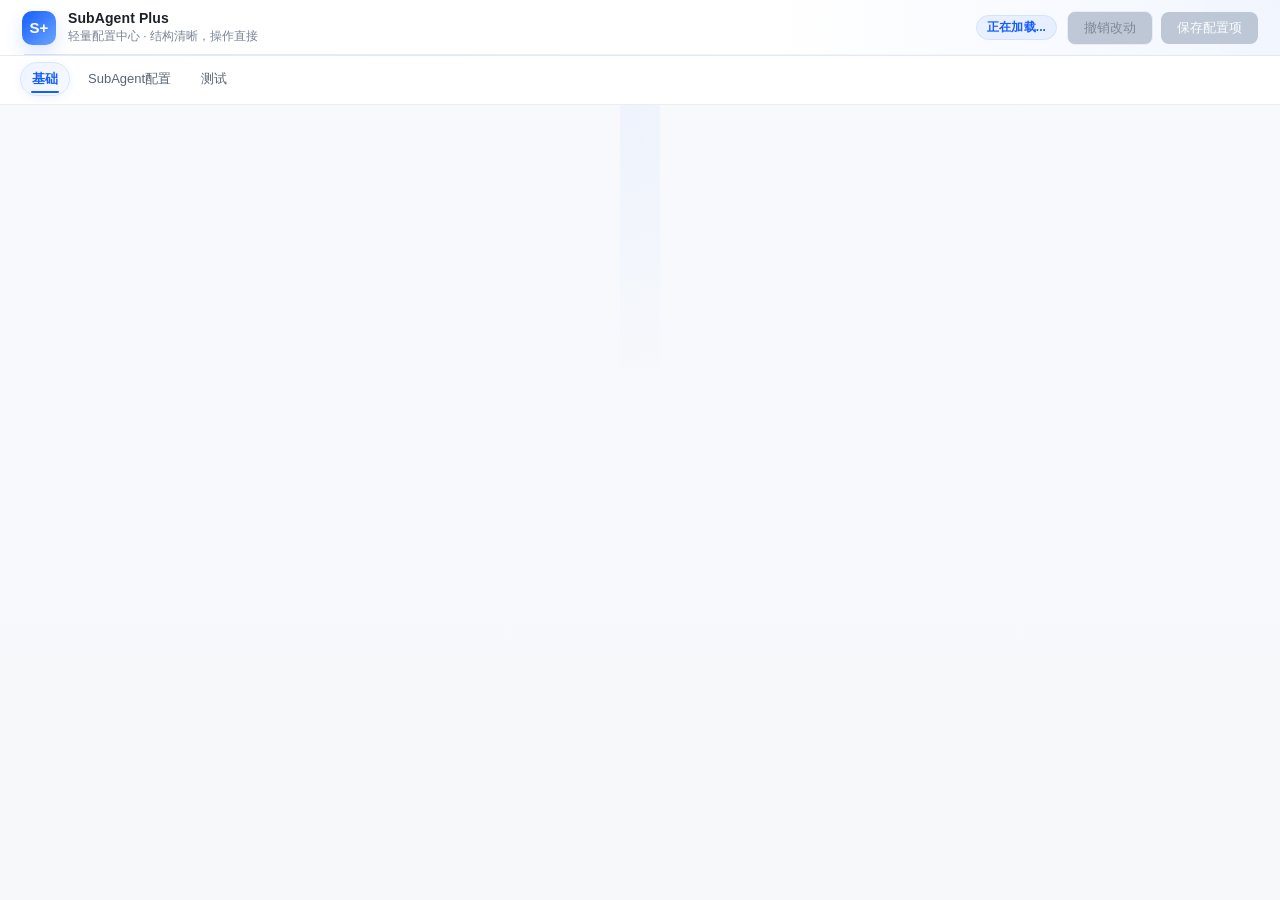
==== commit 97d4d8ed: "test" ====
--- a/pages/settings/index.html
+++ b/pages/settings/index.html
@@ -4,6 +4,7 @@
 <meta charset="utf-8" />
 <meta name="viewport" content="width=device-width, initial-scale=1.0" />
 <title>SubAgent Plus插件 · 配置中心</title>
+<link rel="stylesheet" href="./components/ui.css" />
 <link rel="stylesheet" href="./style.css" />
 </head>
 <body>
--- a/pages/settings/components/ui.css
+++ b/pages/settings/components/ui.css
@@ -0,0 +1,865 @@
+/* ═══════════════════════════════════════════════════════════════
+   组件库样式 · ui.css
+   通用展示组件样式，可跨 Page 复用。
+   与 ui_helpers.js / modal.js 输出的类名一一对应。
+   ═══════════════════════════════════════════════════════════════ */
+
+:root {
+  --color-primary: #165dff;
+  --color-primary-2: #3f7fff;
+  --color-bg: #f5f7fb;
+  --color-surface: #ffffff;
+  --color-border: #eceef2;
+  --color-muted: #7a8596;
+  --color-text: #1f2329;
+  --color-soft: #f4f6f9;
+}
+
+* {
+  box-sizing: border-box;
+}
+
+html,
+body {
+  margin: 0;
+  padding: 0;
+  font-family: -apple-system, BlinkMacSystemFont, "Segoe UI", "PingFang SC",
+    "Microsoft YaHei", sans-serif;
+  font-size: 14px;
+  color: var(--color-text);
+  background: var(--color-bg);
+  scroll-behavior: smooth;
+}
+
+:focus-visible {
+  outline: 2px solid rgba(22, 93, 255, 0.35);
+  outline-offset: 2px;
+}
+
+/* ─── 通用按钮 ──────────────────────────── */
+.btn {
+  padding: 7px 16px;
+  border: none;
+  border-radius: 8px;
+  background: linear-gradient(135deg, var(--color-primary) 0%, var(--color-primary-2) 100%);
+  color: var(--color-surface);
+  font-size: 13px;
+  font-weight: 500;
+  cursor: pointer;
+  transition: transform 0.15s ease, box-shadow 0.15s ease, background 0.15s ease;
+  box-shadow: 0 2px 6px rgba(22, 93, 255, 0.16);
+}
+
+.btn:hover:not(:disabled),
+.modal-trigger:hover {
+  box-shadow: 0 6px 14px rgba(22, 93, 255, 0.16);
+}
+
+.btn-secondary {
+  background: var(--color-soft);
+  color: #4e5969;
+  box-shadow: none;
+  border: 1px solid #e3e8ef;
+}
+
+.btn-secondary:hover:not(:disabled) {
+  background: #e5e6eb;
+  color: #1d2129;
+  box-shadow: none;
+}
+
+.btn:hover:not(:disabled) {
+  background: #1451d8;
+  transform: translateY(-1px);
+  box-shadow: 0 4px 10px rgba(22, 93, 255, 0.2);
+}
+
+.btn:active:not(:disabled) {
+  transform: translateY(0);
+}
+
+.btn:disabled {
+  background: #a5b3c5;
+  cursor: not-allowed;
+  box-shadow: none;
+  opacity: 0.7;
+}
+
+/* ─── 通用徽章 ──────────────────────────── */
+.badge {
+  flex: 0 0 auto;
+  padding: 3px 10px;
+  border-radius: 999px;
+  font-size: 12px;
+  font-weight: 600;
+  transition: all 0.2s;
+  border: 1px solid transparent;
+  letter-spacing: 0.1px;
+}
+
+.badge.loading {
+  background: #eef4ff;
+  color: #165dff;
+  border-color: #d8e6ff;
+}
+
+.badge.warn {
+  background: #fff7e0;
+  color: #d4a017;
+}
+
+.badge.ok {
+  background: #e8f5e9;
+  color: #2e7d32;
+}
+
+.badge.err {
+  background: #ffebee;
+  color: #c62828;
+}
+
+/* ─── 通用卡片 ──────────────────────────── */
+.card {
+  background: #fff;
+  border: 1px solid #eceef2;
+  border-left: 2px solid transparent;
+  border-radius: 10px;
+  padding: 11px 13px;
+  margin-bottom: 9px;
+  box-shadow: 0 1px 2px rgba(15, 23, 42, 0.02);
+  transition: box-shadow 0.2s ease, border-color 0.2s ease, transform 0.15s ease, border-left-color 0.2s ease;
+}
+
+.card:hover {
+  box-shadow: 0 4px 10px rgba(15, 23, 42, 0.05);
+  border-color: #dfe3ea;
+  border-left-color: #165dff;
+  transform: translateY(-1px);
+}
+
+.card:has(input:focus),
+.card:has(select:focus) {
+  border-color: #cfe0ff;
+  box-shadow: 0 4px 12px rgba(22, 93, 255, 0.08);
+}
+
+.card h3 {
+  margin: 0 0 10px 0;
+  font-size: 14px;
+  font-weight: 600;
+  color: #1d2129;
+  letter-spacing: 0.2px;
+}
+
+.card.hidden {
+  display: none;
+}
+
+/* ─── 区块卡片 ──────────────────────────── */
+.section-card {
+  background: #fff;
+  border: 1px solid #eceef2;
+  border-radius: 10px;
+  padding: 0;
+  margin-bottom: 10px;
+  box-shadow: 0 1px 2px rgba(15, 23, 42, 0.02);
+  overflow: hidden;
+}
+
+.section-card-hd {
+  padding: 12px 14px 9px 14px;
+  border-bottom: 1px solid #f4f5f7;
+  background: linear-gradient(180deg, #fcfcfd 0%, #fff 100%);
+  position: relative;
+}
+
+.section-card-hd::before {
+  content: "";
+  position: absolute;
+  left: 16px;
+  top: 14px;
+  bottom: 10px;
+  width: 2px;
+  border-radius: 999px;
+  background: linear-gradient(180deg, #165dff 0%, #7ba8ff 100%);
+}
+
+.section-card-hd h3 {
+  padding-left: 8px;
+}
+
+.section-card-hd h3 {
+  margin: 0 0 4px 0;
+  font-size: 14px;
+  font-weight: 600;
+  color: #1d2129;
+}
+
+.section-desc {
+  margin: 0;
+  color: #86909c;
+  font-size: 12px;
+  line-height: 1.6;
+}
+
+.section-card-bd {
+  padding: 10px 14px 14px 14px;
+}
+
+.section-card-bd > .card:first-child {
+  margin-top: 0;
+}
+
+/* ─── 网格布局 ──────────────────────────── */
+.grid-layout {
+  display: flex;
+  flex-wrap: wrap;
+  gap: 12px;
+  width: 100%;
+}
+
+.grid-item {
+  flex: 0 0 260px;
+  min-width: 0;
+}
+
+.grid-item > .card {
+  margin-bottom: 0;
+}
+
+/* ─── 通用小标签（tag） ──────────────────────────── */
+.tag {
+  display: inline-block;
+  margin-left: 8px;
+  padding: 1px 8px;
+  font-size: 11px;
+  font-weight: 500;
+  border-radius: 4px;
+  vertical-align: middle;
+  letter-spacing: 0.3px;
+}
+
+.tag-purple {
+  color: #7c3aed;
+  background: #f3e8ff;
+  border: 1px solid #d8b4fe;
+}
+
+/* ─── 通用 pill 标签 ──────────────────────────── */
+.pill {
+  display: inline-flex;
+  align-items: center;
+  padding: 2px 8px;
+  border-radius: 999px;
+  background: #eef4ff;
+  color: #165dff;
+  font-size: 11px;
+  font-weight: 600;
+  border: 1px solid #cfe0ff;
+}
+
+.pill-muted {
+  background: #f2f3f5;
+  color: #4e5969;
+  border-color: #e5e6eb;
+}
+
+/* ─── 空状态 ──────────────────────────── */
+.empty-state {
+  padding: 24px 20px;
+  border: 1px dashed #d9dce0;
+  border-radius: 10px;
+  background: linear-gradient(180deg, #fafbfc 0%, #fff 100%);
+  text-align: center;
+  color: #4e5969;
+}
+
+.empty-state:hover {
+  border-color: #c7d0db;
+}
+
+.empty-state-title {
+  font-size: 14px;
+  font-weight: 600;
+  color: #1d2129;
+  margin-bottom: 6px;
+}
+
+.empty-state-desc {
+  font-size: 13px;
+  color: #86909c;
+  line-height: 1.6;
+}
+
+.empty-state.compact {
+  padding: 16px 18px;
+  border-style: dashed;
+  background: #fcfcfd;
+}
+
+.empty-state.compact .empty-state-title {
+  font-size: 13px;
+  margin-bottom: 4px;
+}
+
+.empty-state.compact .empty-state-desc {
+  font-size: 12px;
+}
+
+.placeholder {
+  padding: 24px;
+  text-align: center;
+  color: #c9cdd4;
+  background: #f7f8fa;
+  border: 1px dashed #d9dce0;
+  border-radius: 8px;
+  font-size: 13px;
+}
+
+/* ─── 表单字段 ──────────────────────────── */
+.field {
+  display: flex;
+  flex-direction: column;
+  gap: 6px;
+  margin-bottom: 14px;
+}
+
+.field:last-child {
+  margin-bottom: 0;
+}
+
+.field label {
+  font-size: 13px;
+  font-weight: 500;
+  color: #1f2329;
+}
+
+.field input[type="number"],
+.field input[type="text"],
+.field select {
+  padding: 8px 12px;
+  border: 1px solid #d9dce0;
+  border-radius: 8px;
+  font-size: 13px;
+  color: #1f2329;
+  background: linear-gradient(180deg, #fff 0%, #fbfdff 100%);
+  transition: border-color 0.15s ease, box-shadow 0.15s ease;
+}
+
+.field input[type="number"] {
+  width: 140px;
+}
+
+.field input[type="text"],
+.field select {
+  width: 100%;
+  max-width: 360px;
+}
+
+.field input[type="text"]:focus,
+.field input[type="number"]:focus,
+.field select:focus {
+  outline: none;
+  border-color: #165dff;
+  box-shadow: 0 0 0 3px rgba(22, 93, 255, 0.12);
+}
+
+.field input[type="number"]:hover,
+.field input[type="text"]:hover,
+.field select:hover {
+  border-color: #c1c8d2;
+}
+
+.field input[type="number"]:hover:not(:focus),
+.field input[type="text"]:hover:not(:focus),
+.field select:hover:not(:focus) {
+  border-color: #b8bcc4;
+}
+
+.field .chk-label {
+  display: flex;
+  align-items: center;
+  gap: 8px;
+  cursor: pointer;
+  font-weight: normal;
+  user-select: none;
+  padding: 6px 0;
+}
+
+.field .chk-label input[type="checkbox"] {
+  width: 16px;
+  height: 16px;
+  accent-color: #165dff;
+  cursor: pointer;
+}
+
+.field .hint {
+  margin: 0;
+}
+
+/* ─── 字段提示气泡 ──────────────────────────── */
+.field-tip-bubble {
+  position: absolute;
+  padding: 6px 12px;
+  background: #ffebee;
+  color: #c62828;
+  font-size: 12px;
+  border-radius: 4px;
+  white-space: nowrap;
+  pointer-events: none;
+  z-index: 100;
+  box-shadow: 0 2px 8px rgba(0, 0, 0, 0.1);
+  animation: tipFadeIn 0.15s ease-out;
+}
+
+.field-tip-bubble::before {
+  content: "";
+  position: absolute;
+  top: -4px;
+  left: 12px;
+  border: 4px solid transparent;
+  border-bottom-color: #ffebee;
+  border-top: 0;
+}
+
+@keyframes tipFadeIn {
+  from { opacity: 0; transform: translateY(-4px); }
+  to { opacity: 1; transform: translateY(0); }
+}
+
+/* ─── Toast 提示 ──────────────────────────── */
+.toast-container {
+  position: fixed;
+  top: 16px;
+  right: 16px;
+  z-index: 1000;
+  display: flex;
+  flex-direction: column;
+  gap: 8px;
+  pointer-events: none;
+}
+
+.toast {
+  min-width: 240px;
+  max-width: 420px;
+  padding: 10px 14px;
+  background: #fff;
+  border-left: 3px solid var(--color-primary);
+  border-radius: 4px;
+  box-shadow: 0 4px 16px rgba(0, 0, 0, 0.12);
+  font-size: 13px;
+  line-height: 1.5;
+  pointer-events: auto;
+  animation: toastSlideIn 0.2s ease-out;
+}
+
+.toast.toast-error {
+  border-left-color: #e5413e;
+}
+
+.toast.toast-error .toast-title {
+  color: #e5413e;
+}
+
+.toast-title {
+  font-weight: 600;
+  margin-bottom: 4px;
+}
+
+.toast-body {
+  color: var(--color-muted);
+  word-break: break-word;
+  white-space: pre-wrap;
+}
+
+.toast.toast-out {
+  animation: toastSlideOut 0.2s ease-in forwards;
+}
+
+@keyframes toastSlideIn {
+  from { opacity: 0; transform: translateX(16px); }
+  to { opacity: 1; transform: translateX(0); }
+}
+
+@keyframes toastSlideOut {
+  from { opacity: 1; transform: translateX(0); }
+  to { opacity: 0; transform: translateX(16px); }
+}
+
+/* ─── 折叠卡片 ──────────────────────────── */
+.collapse-card {
+  padding: 0;
+  overflow: hidden;
+  position: relative;
+}
+
+.collapse-card::before {
+  content: "";
+  position: absolute;
+  left: 0;
+  top: 0;
+  bottom: 0;
+  width: 3px;
+  background: linear-gradient(180deg, #165dff 0%, #4080ff 100%);
+  opacity: 0;
+  transition: opacity 0.2s;
+}
+
+.collapse-card:hover::before {
+  opacity: 1;
+}
+
+.collapse-card.collapsed:hover::before {
+  opacity: 0.6;
+}
+
+.collapse-header {
+  display: flex;
+  align-items: center;
+  justify-content: space-between;
+  padding: 16px 22px;
+  cursor: pointer;
+  user-select: none;
+  transition: background 0.15s;
+}
+
+.collapse-header:hover {
+  background: #f8f9fb;
+}
+
+.collapse-header h3 {
+  margin: 0;
+  font-size: 14px;
+  font-weight: 600;
+  color: #1d2129;
+}
+
+.collapse-arrow {
+  font-size: 12px;
+  color: #86909c;
+  transition: transform 0.2s;
+  display: inline-block;
+}
+
+.collapse-card.collapsed .collapse-arrow {
+  transform: rotate(-90deg);
+}
+
+.collapse-body {
+  padding: 4px 22px 18px 22px;
+  border-top: 1px solid #f0f1f3;
+}
+
+.collapse-card.collapsed .collapse-body {
+  display: none;
+}
+
+/* 嵌套折叠卡片（如卡片内的子卡片） */
+.collapse-card .collapse-card {
+  border: 1px solid #ebedf0;
+  background: #fafbfc;
+  margin-bottom: 12px;
+}
+
+.collapse-card .collapse-card:last-child {
+  margin-bottom: 0;
+}
+
+.collapse-card .collapse-card .collapse-header {
+  padding: 12px 16px;
+}
+
+.collapse-card .collapse-card .collapse-header h3 {
+  font-size: 13px;
+  color: #4e5969;
+}
+
+.collapse-card .collapse-card .collapse-body {
+  padding: 8px 16px 14px 16px;
+}
+
+/* ─── 多选列表 ──────────────────────────── */
+.chklist {
+  display: flex;
+  flex-direction: column;
+  gap: 2px;
+}
+
+.chklist-item {
+  display: flex;
+  align-items: flex-start;
+  gap: 10px;
+  padding: 8px 10px;
+  border-radius: 8px;
+  cursor: pointer;
+  line-height: 1.5;
+  transition: background 0.12s ease, transform 0.12s ease;
+}
+
+.chklist-item:hover {
+  background: #f7f8fa;
+  transform: translateX(1px);
+}
+
+.chklist-item input[type="checkbox"] {
+  margin-top: 3px;
+  flex-shrink: 0;
+  accent-color: #165dff;
+}
+
+.chklist-item-content {
+  flex: 1;
+  min-width: 0;
+}
+
+.chklist-item-title {
+  font-size: 13px;
+  font-weight: 500;
+  color: #1d2129;
+}
+
+.chklist-item-desc {
+  font-size: 12px;
+  color: #86909c;
+  margin-top: 2px;
+  line-height: 1.45;
+  overflow: hidden;
+  text-overflow: ellipsis;
+  display: -webkit-box;
+  line-clamp: 2;
+  -webkit-line-clamp: 2;
+  -webkit-box-orient: vertical;
+}
+
+.chklist-item.select-all .chklist-item-title {
+  font-weight: 600;
+  color: #4e5969;
+}
+
+.chklist-sep {
+  height: 1px;
+  background: #e5e6eb;
+  margin: 4px 0;
+}
+
+/* ─── 分组多选列表 ──────────────────────── */
+.chklist-group + .chklist-group {
+  margin-top: 10px;
+}
+
+.chklist-group-hd {
+  padding: 4px 6px;
+  background: #f7f8fa;
+  border-radius: 6px 6px 0 0;
+  border: 1px solid #e5e6eb;
+  border-bottom: none;
+}
+
+.chklist-group-hd .chklist-item {
+  padding: 4px 6px;
+}
+
+.chklist-group-hd .chklist-item:hover {
+  background: transparent;
+}
+
+.chklist-group-hd .chklist-item-title {
+  font-size: 12px;
+  font-weight: 600;
+  color: #4e5969;
+  text-transform: uppercase;
+  letter-spacing: 0.3px;
+}
+
+.chklist-group-bd {
+  padding: 4px 6px 6px 6px;
+  border: 1px solid #e5e6eb;
+  border-top: none;
+  border-radius: 0 0 6px 6px;
+  display: flex;
+  flex-direction: column;
+  gap: 1px;
+  background: #fff;
+}
+
+/* ─── 测试 JSON 展示（折叠卡片内 pre） ──────────────────────── */
+.collapse-card pre {
+  margin: 8px 0 0 0;
+  padding: 12px;
+  background: #f7f8fa;
+  border-radius: 6px;
+  font-family: "SF Mono", "Consolas", "Monaco", monospace;
+  font-size: 12px;
+  color: #4e5969;
+  overflow-x: auto;
+  line-height: 1.5;
+  white-space: pre-wrap;
+  word-break: break-all;
+}
+
+/* ─── Modal 弹窗 ──────────────────────────── */
+.modal-card {
+  padding: 14px 22px;
+}
+
+.modal-card-hd {
+  display: flex;
+  align-items: center;
+  justify-content: space-between;
+  gap: 12px;
+}
+
+.modal-card-hd h3 {
+  margin: 0;
+  flex: 1;
+  min-width: 0;
+}
+
+.modal-trigger {
+  flex-shrink: 0;
+  padding: 6px 12px;
+  border: 1px solid #165dff;
+  border-radius: 8px;
+  background: #fff;
+  color: #165dff;
+  font-size: 12px;
+  font-weight: 500;
+  cursor: pointer;
+  transition: all 0.15s ease;
+}
+
+.modal-trigger:hover {
+  background: #165dff;
+  color: #fff;
+  box-shadow: 0 2px 6px rgba(22, 93, 255, 0.14);
+}
+
+.modal-overlay {
+  position: fixed;
+  inset: 0;
+  z-index: 1000;
+  background: rgba(0, 0, 0, 0.45);
+  backdrop-filter: blur(2px);
+  -webkit-backdrop-filter: blur(2px);
+  display: flex;
+  align-items: center;
+  justify-content: center;
+  padding: 40px 20px;
+  opacity: 0;
+  transition: opacity 0.2s ease-out;
+}
+
+.modal-overlay.show {
+  opacity: 1;
+}
+
+.modal {
+  background: #fff;
+  border-radius: 12px;
+  border: 1px solid #e6ebf4;
+  box-shadow: 0 16px 50px rgba(15, 23, 42, 0.18);
+  width: 100%;
+  max-width: 720px;
+  max-height: 80vh;
+  display: flex;
+  flex-direction: column;
+  transform: translateY(8px) scale(0.98);
+  transition: transform 0.2s ease-out;
+  overflow: hidden;
+}
+
+.modal-overlay.show .modal {
+  transform: translateY(0) scale(1);
+}
+
+.modal-hd {
+  display: flex;
+  align-items: center;
+  justify-content: space-between;
+  padding: 18px 24px;
+  border-bottom: 1px solid #e5e6eb;
+  flex-shrink: 0;
+}
+
+.modal-hd h3 {
+  margin: 0;
+  font-size: 15px;
+  font-weight: 600;
+  color: #1d2129;
+}
+
+.modal-close {
+  width: 28px;
+  height: 28px;
+  border: none;
+  border-radius: 6px;
+  background: transparent;
+  color: #86909c;
+  font-size: 20px;
+  line-height: 1;
+  cursor: pointer;
+  transition: all 0.15s;
+  display: flex;
+  align-items: center;
+  justify-content: center;
+}
+
+.modal-close:hover {
+  background: #f2f3f5;
+  color: #1d2129;
+}
+
+.modal-bd {
+  padding: 20px 24px 24px 24px;
+  overflow-y: auto;
+  flex: 1;
+}
+
+/* Modal 内嵌套的折叠卡片、字段等继承基础样式，间距适当收紧 */
+.modal-bd .collapse-card {
+  margin-bottom: 12px;
+}
+
+.modal-bd .collapse-card:last-child {
+  margin-bottom: 0;
+}
+
+.modal-bd .field:last-child {
+  margin-bottom: 0;
+}
+
+/* Modal 滚动条 */
+.modal-bd::-webkit-scrollbar {
+  width: 8px;
+}
+
+.modal-bd::-webkit-scrollbar-track {
+  background: transparent;
+}
+
+.modal-bd::-webkit-scrollbar-thumb {
+  background: #d9dce0;
+  border-radius: 4px;
+}
+
+.modal-bd::-webkit-scrollbar-thumb:hover {
+  background: #b8bcc4;
+}
+
+/* ─── 通用滚动条美化 ──────────────────────────── */
+::-webkit-scrollbar {
+  width: 8px;
+}
+
+::-webkit-scrollbar-track {
+  background: transparent;
+}
+
+::-webkit-scrollbar-thumb {
+  background: #d9dce0;
+  border-radius: 4px;
+}
+
+::-webkit-scrollbar-thumb:hover {
+  background: #b8bcc4;
+}
--- a/pages/settings/style.css
+++ b/pages/settings/style.css
@@ -1,36 +1,10 @@
-:root {
-  --color-primary: #165dff;
-  --color-primary-2: #3f7fff;
-  --color-bg: #f5f7fb;
-  --color-surface: #ffffff;
-  --color-border: #eceef2;
-  --color-muted: #7a8596;
-  --color-text: #1f2329;
-  --color-soft: #f4f6f9;
-}
-
-/* SubAgent Plus · 配置中心样式 */
-* {
-  box-sizing: border-box;
-}
-
-html,
-body {
-  margin: 0;
-  padding: 0;
-  font-family: -apple-system, BlinkMacSystemFont, "Segoe UI", "PingFang SC",
-    "Microsoft YaHei", sans-serif;
-  font-size: 14px;
-  color: var(--color-text);
-  background: var(--color-bg);
-  scroll-behavior: smooth;
-}
-
-:focus-visible {
-  outline: 2px solid rgba(22, 93, 255, 0.35);
-  outline-offset: 2px;
-}
-
+/* ═══════════════════════════════════════════════════════════════
+   SubAgent Plus · 配置中心业务样式
+   仅包含 settings 页特有样式（topbar / tabs / hero / subagent / overview 等）
+   通用组件样式见 ./components/ui.css
+   ═══════════════════════════════════════════════════════════════ */
+
+/* ─── 应用根容器 ──────────────────────────── */
 #app {
   min-height: 100vh;
   display: flex;
@@ -130,86 +104,6 @@
   gap: 8px;
 }
 
-.badge {
-  flex: 0 0 auto;
-  padding: 3px 10px;
-  border-radius: 999px;
-  font-size: 12px;
-  font-weight: 600;
-  transition: all 0.2s;
-  border: 1px solid transparent;
-  letter-spacing: 0.1px;
-}
-
-.badge.loading {
-  background: #eef4ff;
-  color: #165dff;
-  border-color: #d8e6ff;
-}
-
-.badge.warn {
-  background: #fff7e0;
-  color: #d4a017;
-}
-
-.badge.ok {
-  background: #e8f5e9;
-  color: #2e7d32;
-}
-
-.badge.err {
-  background: #ffebee;
-  color: #c62828;
-}
-
-.btn {
-  padding: 7px 16px;
-  border: none;
-  border-radius: 8px;
-  background: linear-gradient(135deg, var(--color-primary) 0%, var(--color-primary-2) 100%);
-  color: var(--color-surface);
-  font-size: 13px;
-  font-weight: 500;
-  cursor: pointer;
-  transition: transform 0.15s ease, box-shadow 0.15s ease, background 0.15s ease;
-  box-shadow: 0 2px 6px rgba(22, 93, 255, 0.16);
-}
-
-.btn:hover:not(:disabled),
-.modal-trigger:hover {
-  box-shadow: 0 6px 14px rgba(22, 93, 255, 0.16);
-}
-
-.btn-secondary {
-  background: var(--color-soft);
-  color: #4e5969;
-  box-shadow: none;
-  border: 1px solid #e3e8ef;
-}
-
-.btn-secondary:hover:not(:disabled) {
-  background: #e5e6eb;
-  color: #1d2129;
-  box-shadow: none;
-}
-
-.btn:hover:not(:disabled) {
-  background: #1451d8;
-  transform: translateY(-1px);
-  box-shadow: 0 4px 10px rgba(22, 93, 255, 0.2);
-}
-
-.btn:active:not(:disabled) {
-  transform: translateY(0);
-}
-
-.btn:disabled {
-  background: #a5b3c5;
-  cursor: not-allowed;
-  box-shadow: none;
-  opacity: 0.7;
-}
-
 /* ─── Tabs ──────────────────────────── */
 .tabs {
   position: sticky;
@@ -270,6 +164,7 @@
   background: radial-gradient(circle at top left, rgba(22, 93, 255, 0.04), transparent 280px);
 }
 
+/* ─── Hero 面板 ──────────────────────────── */
 .hero-panel {
   position: relative;
   display: flex;
@@ -362,92 +257,7 @@
   color: #1d2129;
 }
 
-.card {
-  background: #fff;
-  border: 1px solid #eceef2;
-  border-left: 2px solid transparent;
-  border-radius: 10px;
-  padding: 11px 13px;
-  margin-bottom: 9px;
-  box-shadow: 0 1px 2px rgba(15, 23, 42, 0.02);
-  transition: box-shadow 0.2s ease, border-color 0.2s ease, transform 0.15s ease, border-left-color 0.2s ease;
-}
-
-.card:hover {
-  box-shadow: 0 4px 10px rgba(15, 23, 42, 0.05);
-  border-color: #dfe3ea;
-  border-left-color: #165dff;
-  transform: translateY(-1px);
-}
-
-.card:has(input:focus),
-.card:has(select:focus) {
-  border-color: #cfe0ff;
-  box-shadow: 0 4px 12px rgba(22, 93, 255, 0.08);
-}
-
-.card h3 {
-  margin: 0 0 10px 0;
-  font-size: 14px;
-  font-weight: 600;
-  color: #1d2129;
-  letter-spacing: 0.2px;
-}
-
-.section-card {
-  background: #fff;
-  border: 1px solid #eceef2;
-  border-radius: 10px;
-  padding: 0;
-  margin-bottom: 10px;
-  box-shadow: 0 1px 2px rgba(15, 23, 42, 0.02);
-  overflow: hidden;
-}
-
-.section-card-hd {
-  padding: 12px 14px 9px 14px;
-  border-bottom: 1px solid #f4f5f7;
-  background: linear-gradient(180deg, #fcfcfd 0%, #fff 100%);
-  position: relative;
-}
-
-.section-card-hd::before {
-  content: "";
-  position: absolute;
-  left: 16px;
-  top: 14px;
-  bottom: 10px;
-  width: 2px;
-  border-radius: 999px;
-  background: linear-gradient(180deg, #165dff 0%, #7ba8ff 100%);
-}
-
-.section-card-hd h3 {
-  padding-left: 8px;
-}
-
-.section-card-hd h3 {
-  margin: 0 0 4px 0;
-  font-size: 14px;
-  font-weight: 600;
-  color: #1d2129;
-}
-
-.section-desc {
-  margin: 0;
-  color: #86909c;
-  font-size: 12px;
-  line-height: 1.6;
-}
-
-.section-card-bd {
-  padding: 10px 14px 14px 14px;
-}
-
-.section-card-bd > .card:first-child {
-  margin-top: 0;
-}
-
+/* ─── 概览卡片 ──────────────────────────── */
 .overview-grid {
   display: grid;
   grid-template-columns: repeat(auto-fit, minmax(140px, 1fr));
@@ -485,28 +295,7 @@
   color: #1d2129;
 }
 
-.card.hidden {
-  display: none;
-}
-
-/* 通用小标签（用于标题旁的状态标识，如"路由层"） */
-.tag {
-  display: inline-block;
-  margin-left: 8px;
-  padding: 1px 8px;
-  font-size: 11px;
-  font-weight: 500;
-  border-radius: 4px;
-  vertical-align: middle;
-  letter-spacing: 0.3px;
-}
-
-.tag-purple {
-  color: #7c3aed;
-  background: #f3e8ff;
-  border: 1px solid #d8b4fe;
-}
-
+/* ─── SubAgent 业务卡片高亮（路由层） ──────────────────────────── */
 .card.card-highlight-purple {
   border-color: #d8b4fe;
   border-left-color: #b37cff;
@@ -519,6 +308,7 @@
   justify-content: space-between;
   gap: 10px;
   flex-wrap: wrap;
+  margin-bottom: 10px;
 }
 
 .card-title-main {
@@ -534,24 +324,7 @@
   gap: 6px;
 }
 
-.pill {
-  display: inline-flex;
-  align-items: center;
-  padding: 2px 8px;
-  border-radius: 999px;
-  background: #eef4ff;
-  color: #165dff;
-  font-size: 11px;
-  font-weight: 600;
-  border: 1px solid #cfe0ff;
-}
-
-.pill-muted {
-  background: #f2f3f5;
-  color: #4e5969;
-  border-color: #e5e6eb;
-}
-
+/* ─── SubAgent 介绍区 ──────────────────────────── */
 .subagent-intro {
   display: flex;
   flex-direction: column;
@@ -589,6 +362,7 @@
   border-color: #e5e6eb;
 }
 
+/* ─── 配置建议列表 ──────────────────────────── */
 .guide-list {
   display: grid;
   grid-template-columns: repeat(auto-fit, minmax(220px, 1fr));
@@ -617,462 +391,7 @@
   line-height: 1.55;
 }
 
-/* 卡片网格布局 */
-.grid-layout {
-  display: flex;
-  flex-wrap: wrap;
-  gap: 12px;
-  width: 100%;
-}
-
-.grid-item {
-  flex: 0 0 260px;
-  min-width: 0;
-}
-
-.grid-item > .card {
-  margin-bottom: 0;
-}
-
-.hint {
-  margin: 0 0 12px 0;
-  color: #86909c;
-  font-size: 12px;
-  line-height: 1.5;
-}
-
-.empty-state {
-  padding: 24px 20px;
-  border: 1px dashed #d9dce0;
-  border-radius: 10px;
-  background: linear-gradient(180deg, #fafbfc 0%, #fff 100%);
-  text-align: center;
-  color: #4e5969;
-}
-
-.empty-state:hover {
-  border-color: #c7d0db;
-}
-
-.empty-state-title {
-  font-size: 14px;
-  font-weight: 600;
-  color: #1d2129;
-  margin-bottom: 6px;
-}
-
-.empty-state-desc {
-  font-size: 13px;
-  color: #86909c;
-  line-height: 1.6;
-}
-
-.empty-state.compact {
-  padding: 16px 18px;
-  border-style: dashed;
-  background: #fcfcfd;
-}
-
-.empty-state.compact .empty-state-title {
-  font-size: 13px;
-  margin-bottom: 4px;
-}
-
-.empty-state.compact .empty-state-desc {
-  font-size: 12px;
-}
-
-.placeholder {
-  padding: 24px;
-  text-align: center;
-  color: #c9cdd4;
-  background: #f7f8fa;
-  border: 1px dashed #d9dce0;
-  border-radius: 8px;
-  font-size: 13px;
-}
-
-/* ─── 表单字段 ──────────────────────────── */
-.field {
-  display: flex;
-  flex-direction: column;
-  gap: 6px;
-  margin-bottom: 14px;
-}
-
-.field:last-child {
-  margin-bottom: 0;
-}
-
-.field label {
-  font-size: 13px;
-  font-weight: 500;
-  color: #1f2329;
-}
-
-.field input[type="number"],
-.field input[type="text"],
-.field select {
-  padding: 8px 12px;
-  border: 1px solid #d9dce0;
-  border-radius: 8px;
-  font-size: 13px;
-  color: #1f2329;
-  background: linear-gradient(180deg, #fff 0%, #fbfdff 100%);
-  transition: border-color 0.15s ease, box-shadow 0.15s ease;
-}
-
-.field input[type="number"] {
-  width: 140px;
-}
-
-.field input[type="text"],
-.field select {
-  width: 100%;
-  max-width: 360px;
-}
-
-.field input[type="text"]:focus,
-.field input[type="number"]:focus,
-.field select:focus {
-  outline: none;
-  border-color: #165dff;
-  box-shadow: 0 0 0 3px rgba(22, 93, 255, 0.12);
-}
-
-.field input[type="number"]:hover,
-.field input[type="text"]:hover,
-.field select:hover {
-  border-color: #c1c8d2;
-}
-
-.field input[type="number"]:hover:not(:focus),
-.field input[type="text"]:hover:not(:focus),
-.field select:hover:not(:focus) {
-  border-color: #b8bcc4;
-}
-
-.field .chk-label {
-  display: flex;
-  align-items: center;
-  gap: 8px;
-  cursor: pointer;
-  font-weight: normal;
-  user-select: none;
-  padding: 6px 0;
-}
-
-.field .chk-label input[type="checkbox"] {
-  width: 16px;
-  height: 16px;
-  accent-color: #165dff;
-  cursor: pointer;
-}
-
-.field .hint {
-  margin: 0;
-}
-
-.field-tip-bubble {
-  position: absolute;
-  padding: 6px 12px;
-  background: #ffebee;
-  color: #c62828;
-  font-size: 12px;
-  border-radius: 4px;
-  white-space: nowrap;
-  pointer-events: none;
-  z-index: 100;
-  box-shadow: 0 2px 8px rgba(0, 0, 0, 0.1);
-  animation: tipFadeIn 0.15s ease-out;
-}
-
-.field-tip-bubble::before {
-  content: "";
-  position: absolute;
-  top: -4px;
-  left: 12px;
-  border: 4px solid transparent;
-  border-bottom-color: #ffebee;
-  border-top: 0;
-}
-
-@keyframes tipFadeIn {
-  from { opacity: 0; transform: translateY(-4px); }
-  to { opacity: 1; transform: translateY(0); }
-}
-
-/* ─── Toast 提示 ──────────────────────────── */
-.toast-container {
-  position: fixed;
-  top: 16px;
-  right: 16px;
-  z-index: 1000;
-  display: flex;
-  flex-direction: column;
-  gap: 8px;
-  pointer-events: none;
-}
-
-.toast {
-  min-width: 240px;
-  max-width: 420px;
-  padding: 10px 14px;
-  background: #fff;
-  border-left: 3px solid var(--color-primary);
-  border-radius: 4px;
-  box-shadow: 0 4px 16px rgba(0, 0, 0, 0.12);
-  font-size: 13px;
-  line-height: 1.5;
-  pointer-events: auto;
-  animation: toastSlideIn 0.2s ease-out;
-}
-
-.toast.toast-error {
-  border-left-color: #e5413e;
-}
-
-.toast.toast-error .toast-title {
-  color: #e5413e;
-}
-
-.toast-title {
-  font-weight: 600;
-  margin-bottom: 4px;
-}
-
-.toast-body {
-  color: var(--color-muted);
-  word-break: break-word;
-  white-space: pre-wrap;
-}
-
-.toast.toast-out {
-  animation: toastSlideOut 0.2s ease-in forwards;
-}
-
-@keyframes toastSlideIn {
-  from { opacity: 0; transform: translateX(16px); }
-  to { opacity: 1; transform: translateX(0); }
-}
-
-@keyframes toastSlideOut {
-  from { opacity: 1; transform: translateX(0); }
-  to { opacity: 0; transform: translateX(16px); }
-}
-
-/* ─── 折叠卡片 ──────────────────────────── */
-.collapse-card {
-  padding: 0;
-  overflow: hidden;
-  position: relative;
-}
-
-.collapse-card::before {
-  content: "";
-  position: absolute;
-  left: 0;
-  top: 0;
-  bottom: 0;
-  width: 3px;
-  background: linear-gradient(180deg, #165dff 0%, #4080ff 100%);
-  opacity: 0;
-  transition: opacity 0.2s;
-}
-
-.collapse-card:hover::before {
-  opacity: 1;
-}
-
-.collapse-card.collapsed:hover::before {
-  opacity: 0.6;
-}
-
-.collapse-header {
-  display: flex;
-  align-items: center;
-  justify-content: space-between;
-  padding: 16px 22px;
-  cursor: pointer;
-  user-select: none;
-  transition: background 0.15s;
-}
-
-.collapse-header:hover {
-  background: #f8f9fb;
-}
-
-.collapse-header h3 {
-  margin: 0;
-  font-size: 14px;
-  font-weight: 600;
-  color: #1d2129;
-}
-
-.collapse-arrow {
-  font-size: 12px;
-  color: #86909c;
-  transition: transform 0.2s;
-  display: inline-block;
-}
-
-.collapse-card.collapsed .collapse-arrow {
-  transform: rotate(-90deg);
-}
-
-.collapse-body {
-  padding: 4px 22px 18px 22px;
-  border-top: 1px solid #f0f1f3;
-}
-
-.collapse-card.collapsed .collapse-body {
-  display: none;
-}
-
-/* 嵌套折叠卡片（如 SubAgent 卡片内的子卡片） */
-.collapse-card .collapse-card {
-  border: 1px solid #ebedf0;
-  background: #fafbfc;
-  margin-bottom: 12px;
-}
-
-.collapse-card .collapse-card:last-child {
-  margin-bottom: 0;
-}
-
-.collapse-card .collapse-card .collapse-header {
-  padding: 12px 16px;
-}
-
-.collapse-card .collapse-card .collapse-header h3 {
-  font-size: 13px;
-  color: #4e5969;
-}
-
-.collapse-card .collapse-card .collapse-body {
-  padding: 8px 16px 14px 16px;
-}
-
-/* ─── 多选列表 ──────────────────────────── */
-.chklist {
-  display: flex;
-  flex-direction: column;
-  gap: 2px;
-}
-
-.chklist-item {
-  display: flex;
-  align-items: flex-start;
-  gap: 10px;
-  padding: 8px 10px;
-  border-radius: 8px;
-  cursor: pointer;
-  line-height: 1.5;
-  transition: background 0.12s ease, transform 0.12s ease;
-}
-
-.chklist-item:hover {
-  background: #f7f8fa;
-  transform: translateX(1px);
-}
-
-.chklist-item input[type="checkbox"] {
-  margin-top: 3px;
-  flex-shrink: 0;
-  accent-color: #165dff;
-}
-
-.chklist-item-content {
-  flex: 1;
-  min-width: 0;
-}
-
-.chklist-item-title {
-  font-size: 13px;
-  font-weight: 500;
-  color: #1d2129;
-}
-
-.chklist-item-desc {
-  font-size: 12px;
-  color: #86909c;
-  margin-top: 2px;
-  line-height: 1.45;
-  overflow: hidden;
-  text-overflow: ellipsis;
-  display: -webkit-box;
-  line-clamp: 2;
-  -webkit-line-clamp: 2;
-  -webkit-box-orient: vertical;
-}
-
-.chklist-item.select-all .chklist-item-title {
-  font-weight: 600;
-  color: #4e5969;
-}
-
-.chklist-sep {
-  height: 1px;
-  background: #e5e6eb;
-  margin: 4px 0;
-}
-
-/* ─── 分组多选列表 ──────────────────────── */
-.chklist-group + .chklist-group {
-  margin-top: 10px;
-}
-
-.chklist-group-hd {
-  padding: 4px 6px;
-  background: #f7f8fa;
-  border-radius: 6px 6px 0 0;
-  border: 1px solid #e5e6eb;
-  border-bottom: none;
-}
-
-.chklist-group-hd .chklist-item {
-  padding: 4px 6px;
-}
-
-.chklist-group-hd .chklist-item:hover {
-  background: transparent;
-}
-
-.chklist-group-hd .chklist-item-title {
-  font-size: 12px;
-  font-weight: 600;
-  color: #4e5969;
-  text-transform: uppercase;
-  letter-spacing: 0.3px;
-}
-
-.chklist-group-bd {
-  padding: 4px 6px 6px 6px;
-  border: 1px solid #e5e6eb;
-  border-top: none;
-  border-radius: 0 0 6px 6px;
-  display: flex;
-  flex-direction: column;
-  gap: 1px;
-  background: #fff;
-}
-
-/* ─── 测试 Tab JSON 展示 ──────────────────────── */
-.collapse-card pre {
-  margin: 8px 0 0 0;
-  padding: 12px;
-  background: #f7f8fa;
-  border-radius: 6px;
-  font-family: "SF Mono", "Consolas", "Monaco", monospace;
-  font-size: 12px;
-  color: #4e5969;
-  overflow-x: auto;
-  line-height: 1.5;
-  white-space: pre-wrap;
-  word-break: break-all;
-}
-
-/* ─── 滚动条美化 ──────────────────────────── */
+/* ─── 主体滚动条（覆盖组件库通用样式，限定 .body 作用域） ──────────────────────────── */
 .body::-webkit-scrollbar {
   width: 8px;
 }
@@ -1090,155 +409,7 @@
   background: #b8bcc4;
 }
 
-/* ─── Modal 弹窗卡片 ──────────────────────────── */
-.modal-card {
-  padding: 14px 22px;
-}
-
-.modal-card-hd {
-  display: flex;
-  align-items: center;
-  justify-content: space-between;
-  gap: 12px;
-}
-
-.modal-card-hd h3 {
-  margin: 0;
-  flex: 1;
-  min-width: 0;
-}
-
-.modal-trigger {
-  flex-shrink: 0;
-  padding: 6px 12px;
-  border: 1px solid #165dff;
-  border-radius: 8px;
-  background: #fff;
-  color: #165dff;
-  font-size: 12px;
-  font-weight: 500;
-  cursor: pointer;
-  transition: all 0.15s ease;
-}
-
-.modal-trigger:hover {
-  background: #165dff;
-  color: #fff;
-  box-shadow: 0 2px 6px rgba(22, 93, 255, 0.14);
-}
-
-.modal-overlay {
-  position: fixed;
-  inset: 0;
-  z-index: 1000;
-  background: rgba(0, 0, 0, 0.45);
-  backdrop-filter: blur(2px);
-  -webkit-backdrop-filter: blur(2px);
-  display: flex;
-  align-items: center;
-  justify-content: center;
-  padding: 40px 20px;
-  opacity: 0;
-  transition: opacity 0.2s ease-out;
-}
-
-.modal-overlay.show {
-  opacity: 1;
-}
-
-.modal {
-  background: #fff;
-  border-radius: 12px;
-  border: 1px solid #e6ebf4;
-  box-shadow: 0 16px 50px rgba(15, 23, 42, 0.18);
-  width: 100%;
-  max-width: 720px;
-  max-height: 80vh;
-  display: flex;
-  flex-direction: column;
-  transform: translateY(8px) scale(0.98);
-  transition: transform 0.2s ease-out;
-  overflow: hidden;
-}
-
-.modal-overlay.show .modal {
-  transform: translateY(0) scale(1);
-}
-
-.modal-hd {
-  display: flex;
-  align-items: center;
-  justify-content: space-between;
-  padding: 18px 24px;
-  border-bottom: 1px solid #e5e6eb;
-  flex-shrink: 0;
-}
-
-.modal-hd h3 {
-  margin: 0;
-  font-size: 15px;
-  font-weight: 600;
-  color: #1d2129;
-}
-
-.modal-close {
-  width: 28px;
-  height: 28px;
-  border: none;
-  border-radius: 6px;
-  background: transparent;
-  color: #86909c;
-  font-size: 20px;
-  line-height: 1;
-  cursor: pointer;
-  transition: all 0.15s;
-  display: flex;
-  align-items: center;
-  justify-content: center;
-}
-
-.modal-close:hover {
-  background: #f2f3f5;
-  color: #1d2129;
-}
-
-.modal-bd {
-  padding: 20px 24px 24px 24px;
-  overflow-y: auto;
-  flex: 1;
-}
-
-/* Modal 内嵌套的折叠卡片、字段等继承基础样式，间距适当收紧 */
-.modal-bd .collapse-card {
-  margin-bottom: 12px;
-}
-
-.modal-bd .collapse-card:last-child {
-  margin-bottom: 0;
-}
-
-.modal-bd .field:last-child {
-  margin-bottom: 0;
-}
-
-/* Modal 滚动条 */
-.modal-bd::-webkit-scrollbar {
-  width: 8px;
-}
-
-.modal-bd::-webkit-scrollbar-track {
-  background: transparent;
-}
-
-.modal-bd::-webkit-scrollbar-thumb {
-  background: #d9dce0;
-  border-radius: 4px;
-}
-
-.modal-bd::-webkit-scrollbar-thumb:hover {
-  background: #b8bcc4;
-}
-
+/* ─── 响应式 ──────────────────────────── */
 @media screen and (max-width: 640px) {
   .topbar {
     flex-wrap: wrap;
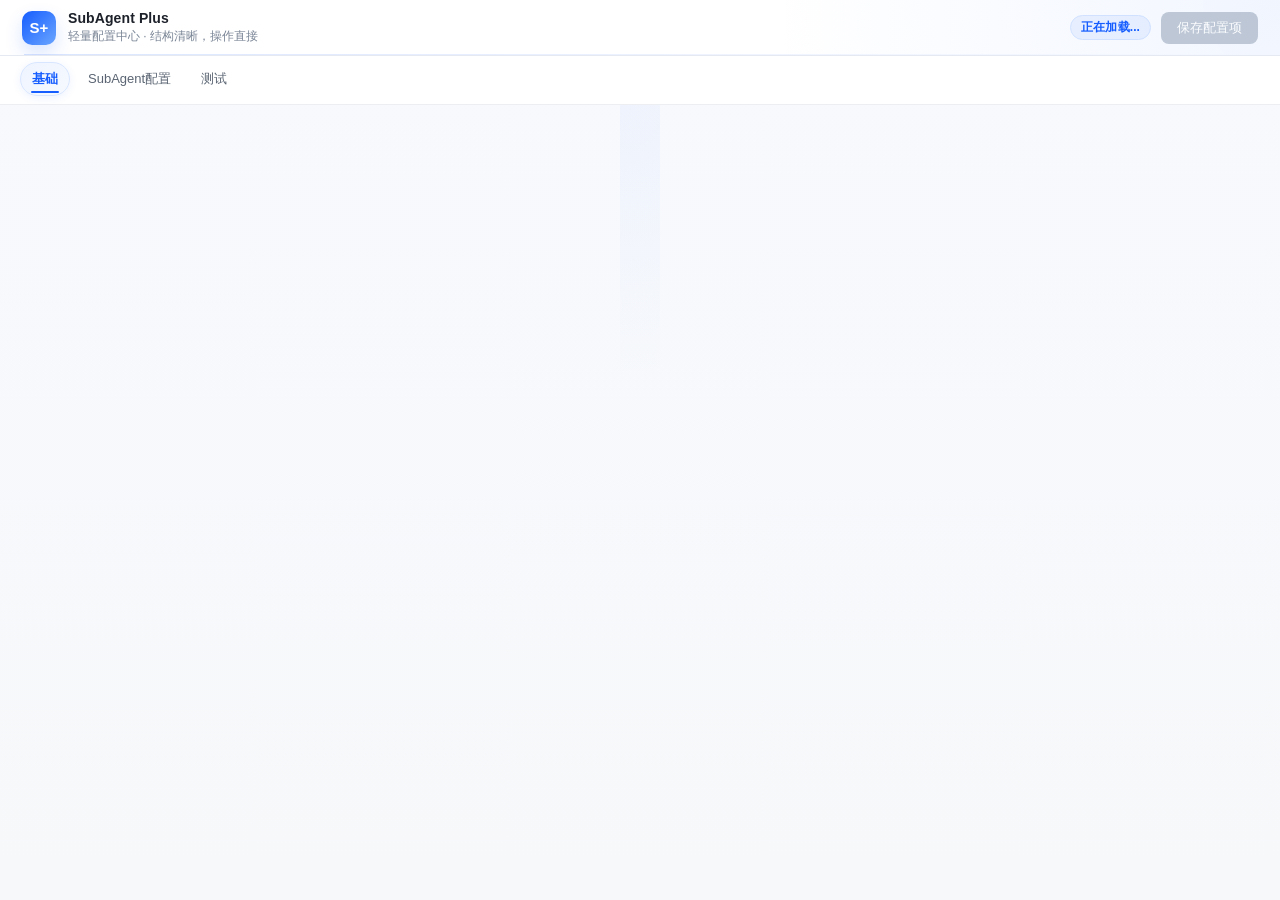
==== commit 7b141b90: "test" ====
--- a/pages/settings/index.html
+++ b/pages/settings/index.html
@@ -20,7 +20,6 @@
     <div class="topbar-meta">
       <span class="badge loading" id="status">加载中...</span>
       <div class="topbar-actions">
-        <button class="btn btn-secondary" id="btn-reset">撤销改动</button>
         <button class="btn" id="btn-save">保存配置项</button>
       </div>
     </div>
--- a/pages/settings/components/ui.css
+++ b/pages/settings/components/ui.css
@@ -1,7 +1,21 @@
 /* ═══════════════════════════════════════════════════════════════
    组件库样式 · ui.css
    通用展示组件样式，可跨 Page 复用。
-   与 ui_helpers.js / modal.js 输出的类名一一对应。
+   与 components.js 输出的类名一一对应。
+
+   结构总览（从底到顶）：
+     1. 基础层    · 设计 token / 全局 reset / 滚动条
+     2. 微组件    · button / badge / tag / pill
+     3. 容器组件  · card / panel / sectionCard / grid / collapseCard / emptyState
+     4. 表单组件  · field / numberInput / checkboxInput / selectInput
+                  · chklist / chklistGrouped
+     5. 反馈组件  · toast / tipBubble
+     6. 有状态组件 · modal
+   ═══════════════════════════════════════════════════════════════ */
+
+
+/* ═══════════════════════════════════════════════════════════════
+   1. 基础层 · 设计 token / 全局 reset / 滚动条
    ═══════════════════════════════════════════════════════════════ */
 
 :root {
@@ -36,7 +50,29 @@
   outline-offset: 2px;
 }
 
-/* ─── 通用按钮 ──────────────────────────── */
+::-webkit-scrollbar {
+  width: 8px;
+}
+
+::-webkit-scrollbar-track {
+  background: transparent;
+}
+
+::-webkit-scrollbar-thumb {
+  background: #d9dce0;
+  border-radius: 4px;
+}
+
+::-webkit-scrollbar-thumb:hover {
+  background: #b8bcc4;
+}
+
+
+/* ═══════════════════════════════════════════════════════════════
+   2. 微组件 · button / badge / tag / pill
+   ═══════════════════════════════════════════════════════════════ */
+
+/* ─── button ─────────────────────────── */
 .btn {
   padding: 7px 16px;
   border: none;
@@ -50,9 +86,21 @@
   box-shadow: 0 2px 6px rgba(22, 93, 255, 0.16);
 }
 
-.btn:hover:not(:disabled),
-.modal-trigger:hover {
-  box-shadow: 0 6px 14px rgba(22, 93, 255, 0.16);
+.btn:hover:not(:disabled) {
+  background: #1451d8;
+  transform: translateY(-1px);
+  box-shadow: 0 4px 10px rgba(22, 93, 255, 0.2);
+}
+
+.btn:active:not(:disabled) {
+  transform: translateY(0);
+}
+
+.btn:disabled {
+  background: #a5b3c5;
+  cursor: not-allowed;
+  box-shadow: none;
+  opacity: 0.7;
 }
 
 .btn-secondary {
@@ -68,24 +116,7 @@
   box-shadow: none;
 }
 
-.btn:hover:not(:disabled) {
-  background: #1451d8;
-  transform: translateY(-1px);
-  box-shadow: 0 4px 10px rgba(22, 93, 255, 0.2);
-}
-
-.btn:active:not(:disabled) {
-  transform: translateY(0);
-}
-
-.btn:disabled {
-  background: #a5b3c5;
-  cursor: not-allowed;
-  box-shadow: none;
-  opacity: 0.7;
-}
-
-/* ─── 通用徽章 ──────────────────────────── */
+/* ─── badge ─────────────────────────── */
 .badge {
   flex: 0 0 auto;
   padding: 3px 10px;
@@ -118,7 +149,49 @@
   color: #c62828;
 }
 
-/* ─── 通用卡片 ──────────────────────────── */
+/* ─── tag（标题后的小标记） ─────────────────────────── */
+.tag {
+  display: inline-block;
+  margin-left: 8px;
+  padding: 1px 8px;
+  font-size: 11px;
+  font-weight: 500;
+  border-radius: 4px;
+  vertical-align: middle;
+  letter-spacing: 0.3px;
+}
+
+.tag-purple {
+  color: #7c3aed;
+  background: #f3e8ff;
+  border: 1px solid #d8b4fe;
+}
+
+/* ─── pill（数量摘要胶囊） ─────────────────────────── */
+.pill {
+  display: inline-flex;
+  align-items: center;
+  padding: 2px 8px;
+  border-radius: 999px;
+  background: #eef4ff;
+  color: #165dff;
+  font-size: 11px;
+  font-weight: 600;
+  border: 1px solid #cfe0ff;
+}
+
+.pill-muted {
+  background: #f2f3f5;
+  color: #4e5969;
+  border-color: #e5e6eb;
+}
+
+
+/* ═══════════════════════════════════════════════════════════════
+   3. 容器组件 · card / panel / sectionCard / grid / collapseCard / emptyState
+   ═══════════════════════════════════════════════════════════════ */
+
+/* ─── card / panel 共用基础类 ─────────────────────────── */
 .card {
   background: #fff;
   border: 1px solid #eceef2;
@@ -155,7 +228,9 @@
   display: none;
 }
 
-/* ─── 区块卡片 ──────────────────────────── */
+/* panel 复用 .card 外观，无额外样式（children 自由构造） */
+
+/* ─── sectionCard（带标题栏的区块卡片） ─────────────────────────── */
 .section-card {
   background: #fff;
   border: 1px solid #eceef2;
@@ -176,19 +251,22 @@
 .section-card-hd::before {
   content: "";
   position: absolute;
-  left: 16px;
+  left: 8px;
   top: 14px;
   bottom: 10px;
   width: 2px;
   border-radius: 999px;
   background: linear-gradient(180deg, #165dff 0%, #7ba8ff 100%);
+  opacity: 0;
+  transition: opacity 0.2s ease;
+}
+
+.section-card:hover .section-card-hd::before {
+  opacity: 1;
 }
 
 .section-card-hd h3 {
   padding-left: 8px;
-}
-
-.section-card-hd h3 {
   margin: 0 0 4px 0;
   font-size: 14px;
   font-weight: 600;
@@ -210,7 +288,7 @@
   margin-top: 0;
 }
 
-/* ─── 网格布局 ──────────────────────────── */
+/* ─── grid（网格布局容器） ─────────────────────────── */
 .grid-layout {
   display: flex;
   flex-wrap: wrap;
@@ -227,44 +305,36 @@
   margin-bottom: 0;
 }
 
-/* ─── 通用小标签（tag） ──────────────────────────── */
-.tag {
-  display: inline-block;
-  margin-left: 8px;
-  padding: 1px 8px;
-  font-size: 11px;
-  font-weight: 500;
-  border-radius: 4px;
-  vertical-align: middle;
-  letter-spacing: 0.3px;
-}
-
-.tag-purple {
-  color: #7c3aed;
-  background: #f3e8ff;
-  border: 1px solid #d8b4fe;
-}
-
-/* ─── 通用 pill 标签 ──────────────────────────── */
-.pill {
-  display: inline-flex;
-  align-items: center;
-  padding: 2px 8px;
-  border-radius: 999px;
-  background: #eef4ff;
-  color: #165dff;
-  font-size: 11px;
-  font-weight: 600;
-  border: 1px solid #cfe0ff;
-}
-
-.pill-muted {
-  background: #f2f3f5;
-  color: #4e5969;
-  border-color: #e5e6eb;
-}
-
-/* ─── 空状态 ──────────────────────────── */
+/* ─── stat（指标卡网格） ─────────────────────────── */
+.stat-grid {
+  display: grid;
+  grid-template-columns: repeat(auto-fit, minmax(140px, 1fr));
+  gap: 8px;
+  margin-bottom: 12px;
+}
+
+.stat {
+  background: #fbfcfe;
+  border: 1px solid #eceef2;
+  border-left: 2px solid #dce7f8;
+  border-radius: 10px;
+  padding: 10px 12px;
+}
+
+.stat-label {
+  font-size: 12px;
+  color: #86909c;
+  margin-bottom: 4px;
+}
+
+.stat-value {
+  font-size: 15px;
+  font-weight: 600;
+  color: #1d2129;
+  font-variant-numeric: tabular-nums;
+}
+
+/* ─── emptyState（空状态） ─────────────────────────── */
 .empty-state {
   padding: 24px 20px;
   border: 1px dashed #d9dce0;
@@ -306,17 +376,105 @@
   font-size: 12px;
 }
 
-.placeholder {
-  padding: 24px;
-  text-align: center;
-  color: #c9cdd4;
-  background: #f7f8fa;
-  border: 1px dashed #d9dce0;
-  border-radius: 8px;
+/* ─── collapseCard（可折叠卡片） ─────────────────────────── */
+.collapse-card {
+  padding: 0;
+  overflow: hidden;
+  position: relative;
+}
+
+.collapse-card::before {
+  content: "";
+  position: absolute;
+  left: 0;
+  top: 0;
+  bottom: 0;
+  width: 3px;
+  background: linear-gradient(180deg, #165dff 0%, #4080ff 100%);
+  opacity: 0;
+  transition: opacity 0.2s;
+}
+
+.collapse-card:hover::before {
+  opacity: 1;
+}
+
+.collapse-card.collapsed:hover::before {
+  opacity: 0.6;
+}
+
+.collapse-header {
+  display: flex;
+  align-items: center;
+  justify-content: space-between;
+  padding: 16px 22px;
+  cursor: pointer;
+  user-select: none;
+  transition: background 0.15s;
+}
+
+.collapse-header:hover {
+  background: #f8f9fb;
+}
+
+.collapse-header h3 {
+  margin: 0;
+  font-size: 14px;
+  font-weight: 600;
+  color: #1d2129;
+}
+
+.collapse-arrow {
+  font-size: 12px;
+  color: #86909c;
+  transition: transform 0.2s;
+  display: inline-block;
+}
+
+.collapse-card.collapsed .collapse-arrow {
+  transform: rotate(-90deg);
+}
+
+.collapse-body {
+  padding: 4px 22px 18px 22px;
+  border-top: 1px solid #f0f1f3;
+}
+
+.collapse-card.collapsed .collapse-body {
+  display: none;
+}
+
+/* 嵌套折叠卡片 */
+.collapse-card .collapse-card {
+  border: 1px solid #ebedf0;
+  background: #fafbfc;
+  margin-bottom: 12px;
+}
+
+.collapse-card .collapse-card:last-child {
+  margin-bottom: 0;
+}
+
+.collapse-card .collapse-card .collapse-header {
+  padding: 12px 16px;
+}
+
+.collapse-card .collapse-card .collapse-header h3 {
   font-size: 13px;
-}
-
-/* ─── 表单字段 ──────────────────────────── */
+  color: #4e5969;
+}
+
+.collapse-card .collapse-card .collapse-body {
+  padding: 8px 16px 14px 16px;
+}
+
+
+/* ═══════════════════════════════════════════════════════════════
+   4. 表单组件 · field / numberInput / checkboxInput / selectInput
+              · chklist / chklistGrouped
+   ═══════════════════════════════════════════════════════════════ */
+
+/* ─── field（字段容器，所有表单控件共用） ─────────────────────────── */
 .field {
   display: flex;
   flex-direction: column;
@@ -397,7 +555,253 @@
   margin: 0;
 }
 
-/* ─── 字段提示气泡 ──────────────────────────── */
+/* ─── chklist（复选框列表） ─────────────────────────── */
+.chklist {
+  display: flex;
+  flex-direction: column;
+  gap: 2px;
+}
+
+.chklist-item {
+  display: flex;
+  align-items: flex-start;
+  gap: 10px;
+  padding: 8px 10px;
+  border-radius: 8px;
+  cursor: pointer;
+  line-height: 1.5;
+  transition: background 0.12s ease, transform 0.12s ease;
+}
+
+.chklist-item:hover {
+  background: #f7f8fa;
+  transform: translateX(1px);
+}
+
+.chklist-item input[type="checkbox"] {
+  margin-top: 3px;
+  flex-shrink: 0;
+  accent-color: #165dff;
+}
+
+.chklist-item-content {
+  flex: 1;
+  min-width: 0;
+}
+
+.chklist-item-title {
+  font-size: 13px;
+  font-weight: 500;
+  color: #1d2129;
+}
+
+.chklist-item-desc {
+  font-size: 12px;
+  color: #86909c;
+  margin-top: 2px;
+  line-height: 1.45;
+  overflow: hidden;
+  text-overflow: ellipsis;
+  display: -webkit-box;
+  line-clamp: 2;
+  -webkit-line-clamp: 2;
+  -webkit-box-orient: vertical;
+}
+
+.chklist-item.select-all .chklist-item-title {
+  font-weight: 600;
+  color: #4e5969;
+}
+
+.chklist-sep {
+  height: 1px;
+  background: #e5e6eb;
+  margin: 4px 0;
+}
+
+/* ─── chklistGrouped（分组复选框列表） ─────────────────────────── */
+.chklist-group + .chklist-group {
+  margin-top: 10px;
+}
+
+.chklist-group-hd {
+  padding: 4px 6px;
+  background: #f7f8fa;
+  border-radius: 6px 6px 0 0;
+  border: 1px solid #e5e6eb;
+  border-bottom: none;
+}
+
+.chklist-group-hd .chklist-item {
+  padding: 4px 6px;
+}
+
+.chklist-group-hd .chklist-item:hover {
+  background: transparent;
+}
+
+.chklist-group-hd .chklist-item-title {
+  font-size: 12px;
+  font-weight: 600;
+  color: #4e5969;
+  text-transform: uppercase;
+  letter-spacing: 0.3px;
+}
+
+.chklist-group-bd {
+  padding: 4px 6px 6px 6px;
+  border: 1px solid #e5e6eb;
+  border-top: none;
+  border-radius: 0 0 6px 6px;
+  display: flex;
+  flex-direction: column;
+  gap: 1px;
+  background: #fff;
+}
+
+
+/* ═══════════════════════════════════════════════════════════════
+   5. 反馈组件 · toast / tipBubble
+   ═══════════════════════════════════════════════════════════════ */
+
+/* ─── toast 容器（按位置修饰类定位） ───────────────────────────
+   基础类 .toast-container 只管布局，位置由 .toast-pos-{x} 决定。
+   位置修饰类：top-left / top-center / top-right
+              middle-left / middle-center / middle-right
+              bottom-left / bottom-center / bottom-right
+   ─────────────────────────── */
+.toast-container {
+  position: fixed;
+  z-index: 1000;
+  display: flex;
+  gap: 8px;
+  pointer-events: none;
+}
+
+/* 顶部：横向排列 */
+.toast-container.toast-pos-top-left,
+.toast-container.toast-pos-top-center,
+.toast-container.toast-pos-top-right {
+  top: 16px;
+  flex-direction: column;
+}
+
+.toast-container.toast-pos-top-left { left: 16px; }
+.toast-container.toast-pos-top-center {
+  left: 50%;
+  transform: translateX(-50%);
+}
+.toast-container.toast-pos-top-right { right: 16px; }
+
+/* 中部：横向排列 */
+.toast-container.toast-pos-middle-left,
+.toast-container.toast-pos-middle-center,
+.toast-container.toast-pos-middle-right {
+  top: 50%;
+  transform: translateY(-50%);
+}
+
+.toast-container.toast-pos-middle-left {
+  left: 16px;
+  flex-direction: column;
+}
+.toast-container.toast-pos-middle-center {
+  left: 50%;
+  transform: translate(-50%, -50%);
+  flex-direction: column;
+}
+.toast-container.toast-pos-middle-right {
+  right: 16px;
+  flex-direction: column;
+}
+
+/* 底部：底部 toast 通常希望新的在最下方，因此用 column-reverse */
+.toast-container.toast-pos-bottom-left,
+.toast-container.toast-pos-bottom-center,
+.toast-container.toast-pos-bottom-right {
+  bottom: 16px;
+  flex-direction: column-reverse;
+}
+
+.toast-container.toast-pos-bottom-left { left: 16px; }
+.toast-container.toast-pos-bottom-center {
+  left: 50%;
+  transform: translateX(-50%);
+}
+.toast-container.toast-pos-bottom-right { right: 16px; }
+
+.toast {
+  min-width: 240px;
+  max-width: 420px;
+  padding: 10px 14px;
+  background: #fff;
+  border-left: 3px solid var(--color-primary);
+  border-radius: 4px;
+  box-shadow: 0 4px 16px rgba(0, 0, 0, 0.12);
+  font-size: 13px;
+  line-height: 1.5;
+  pointer-events: auto;
+  animation: toastSlideIn 0.2s ease-out;
+}
+
+.toast.toast-ok {
+  border-left-color: #16a34a;
+}
+
+.toast.toast-ok .toast-title {
+  color: #16a34a;
+}
+
+.toast.toast-warn {
+  border-left-color: #d97706;
+}
+
+.toast.toast-warn .toast-title {
+  color: #d97706;
+}
+
+.toast.toast-info {
+  border-left-color: #0284c7;
+}
+
+.toast.toast-info .toast-title {
+  color: #0284c7;
+}
+
+.toast.toast-error {
+  border-left-color: #e5413e;
+}
+
+.toast.toast-error .toast-title {
+  color: #e5413e;
+}
+
+.toast-title {
+  font-weight: 600;
+  margin-bottom: 4px;
+}
+
+.toast-body {
+  color: var(--color-muted);
+  word-break: break-word;
+  white-space: pre-wrap;
+}
+
+.toast.toast-out {
+  animation: toastSlideOut 0.2s ease-in forwards;
+}
+
+@keyframes toastSlideIn {
+  from { opacity: 0; transform: translateX(16px); }
+  to { opacity: 1; transform: translateX(0); }
+}
+
+@keyframes toastSlideOut {
+  from { opacity: 1; transform: translateX(0); }
+  to { opacity: 0; transform: translateX(16px); }
+}
+
+/* ─── tipBubble（字段下方的临时提示气泡） ─────────────────────────── */
 .field-tip-bubble {
   position: absolute;
   padding: 6px 12px;
@@ -427,277 +831,12 @@
   to { opacity: 1; transform: translateY(0); }
 }
 
-/* ─── Toast 提示 ──────────────────────────── */
-.toast-container {
-  position: fixed;
-  top: 16px;
-  right: 16px;
-  z-index: 1000;
-  display: flex;
-  flex-direction: column;
-  gap: 8px;
-  pointer-events: none;
-}
-
-.toast {
-  min-width: 240px;
-  max-width: 420px;
-  padding: 10px 14px;
-  background: #fff;
-  border-left: 3px solid var(--color-primary);
-  border-radius: 4px;
-  box-shadow: 0 4px 16px rgba(0, 0, 0, 0.12);
-  font-size: 13px;
-  line-height: 1.5;
-  pointer-events: auto;
-  animation: toastSlideIn 0.2s ease-out;
-}
-
-.toast.toast-error {
-  border-left-color: #e5413e;
-}
-
-.toast.toast-error .toast-title {
-  color: #e5413e;
-}
-
-.toast-title {
-  font-weight: 600;
-  margin-bottom: 4px;
-}
-
-.toast-body {
-  color: var(--color-muted);
-  word-break: break-word;
-  white-space: pre-wrap;
-}
-
-.toast.toast-out {
-  animation: toastSlideOut 0.2s ease-in forwards;
-}
-
-@keyframes toastSlideIn {
-  from { opacity: 0; transform: translateX(16px); }
-  to { opacity: 1; transform: translateX(0); }
-}
-
-@keyframes toastSlideOut {
-  from { opacity: 1; transform: translateX(0); }
-  to { opacity: 0; transform: translateX(16px); }
-}
-
-/* ─── 折叠卡片 ──────────────────────────── */
-.collapse-card {
-  padding: 0;
-  overflow: hidden;
-  position: relative;
-}
-
-.collapse-card::before {
-  content: "";
-  position: absolute;
-  left: 0;
-  top: 0;
-  bottom: 0;
-  width: 3px;
-  background: linear-gradient(180deg, #165dff 0%, #4080ff 100%);
-  opacity: 0;
-  transition: opacity 0.2s;
-}
-
-.collapse-card:hover::before {
-  opacity: 1;
-}
-
-.collapse-card.collapsed:hover::before {
-  opacity: 0.6;
-}
-
-.collapse-header {
-  display: flex;
-  align-items: center;
-  justify-content: space-between;
-  padding: 16px 22px;
-  cursor: pointer;
-  user-select: none;
-  transition: background 0.15s;
-}
-
-.collapse-header:hover {
-  background: #f8f9fb;
-}
-
-.collapse-header h3 {
-  margin: 0;
-  font-size: 14px;
-  font-weight: 600;
-  color: #1d2129;
-}
-
-.collapse-arrow {
-  font-size: 12px;
-  color: #86909c;
-  transition: transform 0.2s;
-  display: inline-block;
-}
-
-.collapse-card.collapsed .collapse-arrow {
-  transform: rotate(-90deg);
-}
-
-.collapse-body {
-  padding: 4px 22px 18px 22px;
-  border-top: 1px solid #f0f1f3;
-}
-
-.collapse-card.collapsed .collapse-body {
-  display: none;
-}
-
-/* 嵌套折叠卡片（如卡片内的子卡片） */
-.collapse-card .collapse-card {
-  border: 1px solid #ebedf0;
-  background: #fafbfc;
-  margin-bottom: 12px;
-}
-
-.collapse-card .collapse-card:last-child {
-  margin-bottom: 0;
-}
-
-.collapse-card .collapse-card .collapse-header {
-  padding: 12px 16px;
-}
-
-.collapse-card .collapse-card .collapse-header h3 {
-  font-size: 13px;
-  color: #4e5969;
-}
-
-.collapse-card .collapse-card .collapse-body {
-  padding: 8px 16px 14px 16px;
-}
-
-/* ─── 多选列表 ──────────────────────────── */
-.chklist {
-  display: flex;
-  flex-direction: column;
-  gap: 2px;
-}
-
-.chklist-item {
-  display: flex;
-  align-items: flex-start;
-  gap: 10px;
-  padding: 8px 10px;
-  border-radius: 8px;
-  cursor: pointer;
-  line-height: 1.5;
-  transition: background 0.12s ease, transform 0.12s ease;
-}
-
-.chklist-item:hover {
-  background: #f7f8fa;
-  transform: translateX(1px);
-}
-
-.chklist-item input[type="checkbox"] {
-  margin-top: 3px;
-  flex-shrink: 0;
-  accent-color: #165dff;
-}
-
-.chklist-item-content {
-  flex: 1;
-  min-width: 0;
-}
-
-.chklist-item-title {
-  font-size: 13px;
-  font-weight: 500;
-  color: #1d2129;
-}
-
-.chklist-item-desc {
-  font-size: 12px;
-  color: #86909c;
-  margin-top: 2px;
-  line-height: 1.45;
-  overflow: hidden;
-  text-overflow: ellipsis;
-  display: -webkit-box;
-  line-clamp: 2;
-  -webkit-line-clamp: 2;
-  -webkit-box-orient: vertical;
-}
-
-.chklist-item.select-all .chklist-item-title {
-  font-weight: 600;
-  color: #4e5969;
-}
-
-.chklist-sep {
-  height: 1px;
-  background: #e5e6eb;
-  margin: 4px 0;
-}
-
-/* ─── 分组多选列表 ──────────────────────── */
-.chklist-group + .chklist-group {
-  margin-top: 10px;
-}
-
-.chklist-group-hd {
-  padding: 4px 6px;
-  background: #f7f8fa;
-  border-radius: 6px 6px 0 0;
-  border: 1px solid #e5e6eb;
-  border-bottom: none;
-}
-
-.chklist-group-hd .chklist-item {
-  padding: 4px 6px;
-}
-
-.chklist-group-hd .chklist-item:hover {
-  background: transparent;
-}
-
-.chklist-group-hd .chklist-item-title {
-  font-size: 12px;
-  font-weight: 600;
-  color: #4e5969;
-  text-transform: uppercase;
-  letter-spacing: 0.3px;
-}
-
-.chklist-group-bd {
-  padding: 4px 6px 6px 6px;
-  border: 1px solid #e5e6eb;
-  border-top: none;
-  border-radius: 0 0 6px 6px;
-  display: flex;
-  flex-direction: column;
-  gap: 1px;
-  background: #fff;
-}
-
-/* ─── 测试 JSON 展示（折叠卡片内 pre） ──────────────────────── */
-.collapse-card pre {
-  margin: 8px 0 0 0;
-  padding: 12px;
-  background: #f7f8fa;
-  border-radius: 6px;
-  font-family: "SF Mono", "Consolas", "Monaco", monospace;
-  font-size: 12px;
-  color: #4e5969;
-  overflow-x: auto;
-  line-height: 1.5;
-  white-space: pre-wrap;
-  word-break: break-all;
-}
-
-/* ─── Modal 弹窗 ──────────────────────────── */
+
+/* ═══════════════════════════════════════════════════════════════
+   6. 有状态组件 · modal
+   ═══════════════════════════════════════════════════════════════ */
+
+/* ─── modalCard（带触发按钮的卡片） ─────────────────────────── */
 .modal-card {
   padding: 14px 22px;
 }
@@ -734,6 +873,7 @@
   box-shadow: 0 2px 6px rgba(22, 93, 255, 0.14);
 }
 
+/* ─── modal（弹窗本体） ─────────────────────────── */
 .modal-overlay {
   position: fixed;
   inset: 0;
@@ -815,7 +955,7 @@
   flex: 1;
 }
 
-/* Modal 内嵌套的折叠卡片、字段等继承基础样式，间距适当收紧 */
+/* Modal 内嵌套组件的间距调整 */
 .modal-bd .collapse-card {
   margin-bottom: 12px;
 }
@@ -828,7 +968,6 @@
   margin-bottom: 0;
 }
 
-/* Modal 滚动条 */
 .modal-bd::-webkit-scrollbar {
   width: 8px;
 }
@@ -845,21 +984,3 @@
 .modal-bd::-webkit-scrollbar-thumb:hover {
   background: #b8bcc4;
 }
-
-/* ─── 通用滚动条美化 ──────────────────────────── */
-::-webkit-scrollbar {
-  width: 8px;
-}
-
-::-webkit-scrollbar-track {
-  background: transparent;
-}
-
-::-webkit-scrollbar-thumb {
-  background: #d9dce0;
-  border-radius: 4px;
-}
-
-::-webkit-scrollbar-thumb:hover {
-  background: #b8bcc4;
-}
--- a/pages/settings/style.css
+++ b/pages/settings/style.css
@@ -230,71 +230,6 @@
   border-color: #e4e8ee;
 }
 
-.hero-metrics {
-  display: grid;
-  grid-template-columns: repeat(auto-fit, minmax(140px, 1fr));
-  gap: 8px;
-  margin-bottom: 12px;
-}
-
-.hero-metric {
-  border: 1px solid #eceef2;
-  border-radius: 10px;
-  padding: 10px 12px;
-  background: #fff;
-  box-shadow: 0 1px 2px rgba(15, 23, 42, 0.03);
-}
-
-.hero-metric-label {
-  display: block;
-  font-size: 11px;
-  color: #86909c;
-  margin-bottom: 4px;
-}
-
-.hero-metric strong {
-  font-size: 13px;
-  color: #1d2129;
-}
-
-/* ─── 概览卡片 ──────────────────────────── */
-.overview-grid {
-  display: grid;
-  grid-template-columns: repeat(auto-fit, minmax(140px, 1fr));
-  gap: 8px;
-  margin-bottom: 12px;
-}
-
-.overview-card {
-  background: #fbfcfe;
-  border: 1px solid #eceef2;
-  border-left: 2px solid #dce7f8;
-  border-radius: 10px;
-  padding: 10px 12px;
-  box-shadow: none;
-}
-
-.overview-card .overview-value {
-  font-variant-numeric: tabular-nums;
-}
-
-.overview-card:hover {
-  border-color: #dfe3ea;
-  transform: translateY(-1px);
-}
-
-.overview-label {
-  font-size: 12px;
-  color: #86909c;
-  margin-bottom: 4px;
-}
-
-.overview-value {
-  font-size: 15px;
-  font-weight: 600;
-  color: #1d2129;
-}
-
 /* ─── SubAgent 业务卡片高亮（路由层） ──────────────────────────── */
 .card.card-highlight-purple {
   border-color: #d8b4fe;
@@ -344,52 +279,7 @@
   line-height: 1.6;
 }
 
-.subagent-intro-pill {
-  display: inline-flex;
-  align-items: center;
-  padding: 4px 10px;
-  border-radius: 999px;
-  background: #eef4ff;
-  color: #165dff;
-  font-size: 12px;
-  font-weight: 600;
-  border: 1px solid #cfe0ff;
-}
-
-.subagent-intro-pill-muted {
-  background: #f2f3f5;
-  color: #4e5969;
-  border-color: #e5e6eb;
-}
-
-/* ─── 配置建议列表 ──────────────────────────── */
-.guide-list {
-  display: grid;
-  grid-template-columns: repeat(auto-fit, minmax(220px, 1fr));
-  gap: 10px;
-}
-
-.guide-item {
-  border: 1px solid #e8edf5;
-  border-left: 2px solid #cfe0ff;
-  border-radius: 10px;
-  padding: 10px 12px;
-  background: linear-gradient(180deg, #fbfdff 0%, #ffffff 100%);
-  box-shadow: 0 1px 2px rgba(15, 23, 42, 0.03);
-}
-
-.guide-item-title {
-  font-size: 13px;
-  font-weight: 600;
-  color: #1d2129;
-  margin-bottom: 4px;
-}
-
-.guide-item-desc {
-  font-size: 12px;
-  color: #7a8596;
-  line-height: 1.55;
-}
+
 
 /* ─── 主体滚动条（覆盖组件库通用样式，限定 .body 作用域） ──────────────────────────── */
 .body::-webkit-scrollbar {
@@ -432,3 +322,18 @@
     padding: 14px 14px 20px;
   }
 }
+
+/* ─── 测试 Tab · JSON 展示（折叠卡片内 pre） ──────────────────────────── */
+.collapse-card pre {
+  margin: 8px 0 0 0;
+  padding: 12px;
+  background: #f7f8fa;
+  border-radius: 6px;
+  font-family: "SF Mono", "Consolas", "Monaco", monospace;
+  font-size: 12px;
+  color: #4e5969;
+  overflow-x: auto;
+  line-height: 1.5;
+  white-space: pre-wrap;
+  word-break: break-all;
+}
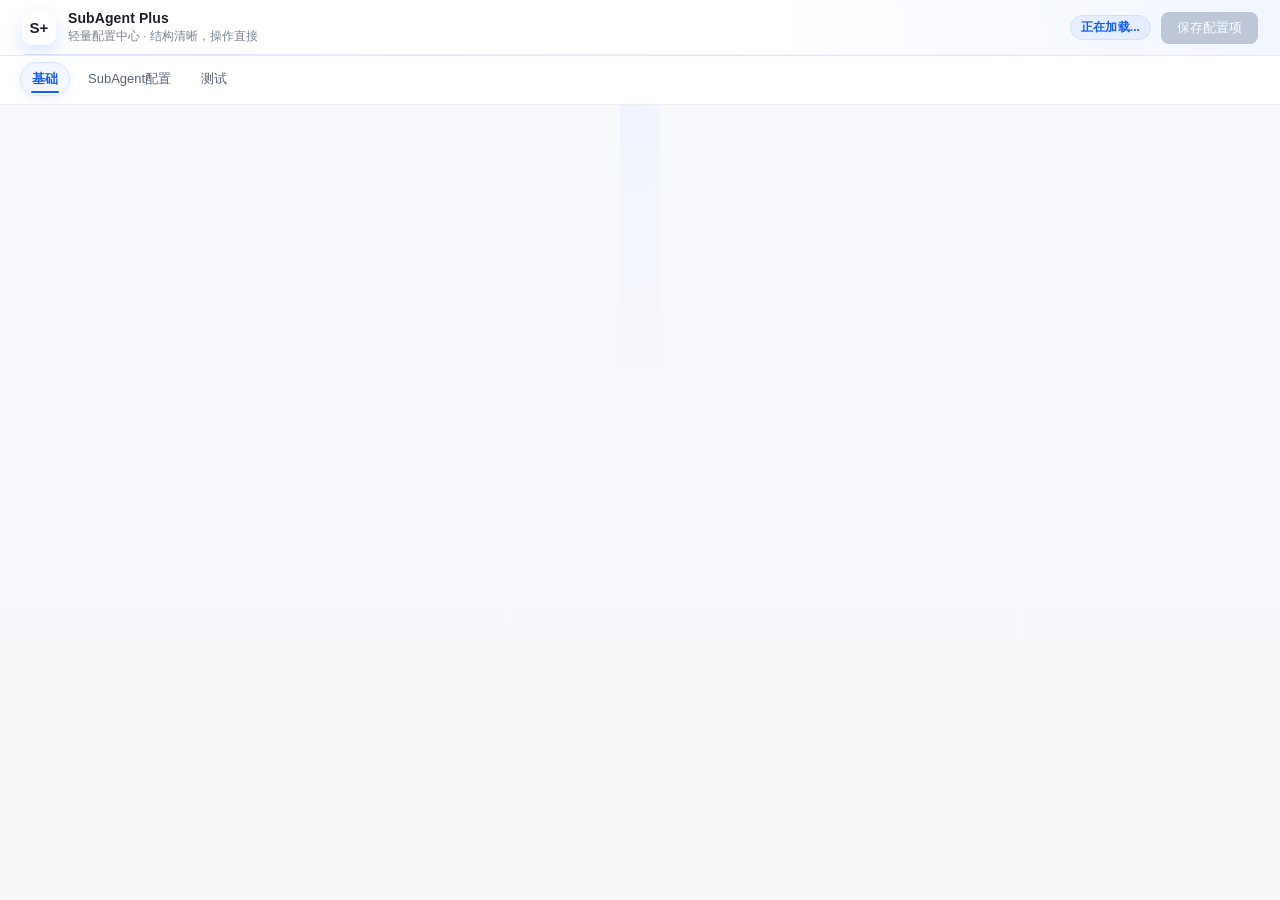
==== commit 7ca7ee39: "test" ====
--- a/pages/settings/index.html
+++ b/pages/settings/index.html
@@ -18,9 +18,9 @@
       </div>
     </div>
     <div class="topbar-meta">
-      <span class="badge loading" id="status">加载中...</span>
+      <span class="tea-badge tea-badge-loading" id="status">加载中...</span>
       <div class="topbar-actions">
-        <button class="btn" id="btn-save">保存配置项</button>
+        <button class="tea-btn" id="btn-save">保存配置项</button>
       </div>
     </div>
   </div>
--- a/pages/settings/components/ui.css
+++ b/pages/settings/components/ui.css
@@ -19,14 +19,14 @@
    ═══════════════════════════════════════════════════════════════ */
 
 :root {
-  --color-primary: #165dff;
-  --color-primary-2: #3f7fff;
-  --color-bg: #f5f7fb;
-  --color-surface: #ffffff;
-  --color-border: #eceef2;
-  --color-muted: #7a8596;
-  --color-text: #1f2329;
-  --color-soft: #f4f6f9;
+  --tea-color-primary: #165dff;
+  --tea-color-primary-2: #3f7fff;
+  --tea-color-bg: #f5f7fb;
+  --tea-color-surface: #ffffff;
+  --tea-color-border: #eceef2;
+  --tea-color-muted: #7a8596;
+  --tea-color-text: #1f2329;
+  --tea-color-soft: #f4f6f9;
 }
 
 * {
@@ -40,8 +40,8 @@
   font-family: -apple-system, BlinkMacSystemFont, "Segoe UI", "PingFang SC",
     "Microsoft YaHei", sans-serif;
   font-size: 14px;
-  color: var(--color-text);
-  background: var(--color-bg);
+  color: var(--tea-color-text);
+  background: var(--tea-color-bg);
   scroll-behavior: smooth;
 }
 
@@ -73,12 +73,12 @@
    ═══════════════════════════════════════════════════════════════ */
 
 /* ─── button ─────────────────────────── */
-.btn {
+.tea-btn {
   padding: 7px 16px;
   border: none;
   border-radius: 8px;
-  background: linear-gradient(135deg, var(--color-primary) 0%, var(--color-primary-2) 100%);
-  color: var(--color-surface);
+  background: linear-gradient(135deg, var(--tea-color-primary) 0%, var(--tea-color-primary-2) 100%);
+  color: var(--tea-color-surface);
   font-size: 13px;
   font-weight: 500;
   cursor: pointer;
@@ -86,38 +86,38 @@
   box-shadow: 0 2px 6px rgba(22, 93, 255, 0.16);
 }
 
-.btn:hover:not(:disabled) {
+.tea-btn:hover:not(:disabled) {
   background: #1451d8;
   transform: translateY(-1px);
   box-shadow: 0 4px 10px rgba(22, 93, 255, 0.2);
 }
 
-.btn:active:not(:disabled) {
+.tea-btn:active:not(:disabled) {
   transform: translateY(0);
 }
 
-.btn:disabled {
+.tea-btn:disabled {
   background: #a5b3c5;
   cursor: not-allowed;
   box-shadow: none;
   opacity: 0.7;
 }
 
-.btn-secondary {
-  background: var(--color-soft);
+.tea-btn-secondary {
+  background: var(--tea-color-soft);
   color: #4e5969;
   box-shadow: none;
   border: 1px solid #e3e8ef;
 }
 
-.btn-secondary:hover:not(:disabled) {
+.tea-btn-secondary:hover:not(:disabled) {
   background: #e5e6eb;
   color: #1d2129;
   box-shadow: none;
 }
 
 /* ─── badge ─────────────────────────── */
-.badge {
+.tea-badge {
   flex: 0 0 auto;
   padding: 3px 10px;
   border-radius: 999px;
@@ -128,29 +128,29 @@
   letter-spacing: 0.1px;
 }
 
-.badge.loading {
+.tea-badge.tea-badge-loading {
   background: #eef4ff;
   color: #165dff;
   border-color: #d8e6ff;
 }
 
-.badge.warn {
+.tea-badge.tea-badge-warn {
   background: #fff7e0;
   color: #d4a017;
 }
 
-.badge.ok {
+.tea-badge.tea-badge-ok {
   background: #e8f5e9;
   color: #2e7d32;
 }
 
-.badge.err {
+.tea-badge.tea-badge-err {
   background: #ffebee;
   color: #c62828;
 }
 
 /* ─── tag（标题后的小标记） ─────────────────────────── */
-.tag {
+.tea-tag {
   display: inline-block;
   margin-left: 8px;
   padding: 1px 8px;
@@ -161,14 +161,14 @@
   letter-spacing: 0.3px;
 }
 
-.tag-purple {
+.tea-tag-purple {
   color: #7c3aed;
   background: #f3e8ff;
   border: 1px solid #d8b4fe;
 }
 
 /* ─── pill（数量摘要胶囊） ─────────────────────────── */
-.pill {
+.tea-pill {
   display: inline-flex;
   align-items: center;
   padding: 2px 8px;
@@ -180,7 +180,7 @@
   border: 1px solid #cfe0ff;
 }
 
-.pill-muted {
+.tea-pill-muted {
   background: #f2f3f5;
   color: #4e5969;
   border-color: #e5e6eb;
@@ -192,7 +192,7 @@
    ═══════════════════════════════════════════════════════════════ */
 
 /* ─── card / panel 共用基础类 ─────────────────────────── */
-.card {
+.tea-card {
   background: #fff;
   border: 1px solid #eceef2;
   border-left: 2px solid transparent;
@@ -203,20 +203,20 @@
   transition: box-shadow 0.2s ease, border-color 0.2s ease, transform 0.15s ease, border-left-color 0.2s ease;
 }
 
-.card:hover {
+.tea-card:hover {
   box-shadow: 0 4px 10px rgba(15, 23, 42, 0.05);
   border-color: #dfe3ea;
   border-left-color: #165dff;
   transform: translateY(-1px);
 }
 
-.card:has(input:focus),
-.card:has(select:focus) {
+.tea-card:has(input:focus),
+.tea-card:has(select:focus) {
   border-color: #cfe0ff;
   box-shadow: 0 4px 12px rgba(22, 93, 255, 0.08);
 }
 
-.card h3 {
+.tea-card h3 {
   margin: 0 0 10px 0;
   font-size: 14px;
   font-weight: 600;
@@ -224,14 +224,14 @@
   letter-spacing: 0.2px;
 }
 
-.card.hidden {
+.tea-card.tea-hidden {
   display: none;
 }
 
-/* panel 复用 .card 外观，无额外样式（children 自由构造） */
+/* panel 复用 .tea-card 外观，无额外样式（children 自由构造） */
 
 /* ─── sectionCard（带标题栏的区块卡片） ─────────────────────────── */
-.section-card {
+.tea-section-card {
   background: #fff;
   border: 1px solid #eceef2;
   border-radius: 10px;
@@ -241,14 +241,14 @@
   overflow: hidden;
 }
 
-.section-card-hd {
+.tea-section-card-hd {
   padding: 12px 14px 9px 14px;
   border-bottom: 1px solid #f4f5f7;
   background: linear-gradient(180deg, #fcfcfd 0%, #fff 100%);
   position: relative;
 }
 
-.section-card-hd::before {
+.tea-section-card-hd::before {
   content: "";
   position: absolute;
   left: 8px;
@@ -261,11 +261,11 @@
   transition: opacity 0.2s ease;
 }
 
-.section-card:hover .section-card-hd::before {
+.tea-section-card:hover .tea-section-card-hd::before {
   opacity: 1;
 }
 
-.section-card-hd h3 {
+.tea-section-card-hd h3 {
   padding-left: 8px;
   margin: 0 0 4px 0;
   font-size: 14px;
@@ -273,47 +273,47 @@
   color: #1d2129;
 }
 
-.section-desc {
+.tea-section-desc {
   margin: 0;
   color: #86909c;
   font-size: 12px;
   line-height: 1.6;
 }
 
-.section-card-bd {
+.tea-section-card-bd {
   padding: 10px 14px 14px 14px;
 }
 
-.section-card-bd > .card:first-child {
+.tea-section-card-bd > .tea-card:first-child {
   margin-top: 0;
 }
 
 /* ─── grid（网格布局容器） ─────────────────────────── */
-.grid-layout {
+.tea-grid-layout {
   display: flex;
   flex-wrap: wrap;
   gap: 12px;
   width: 100%;
 }
 
-.grid-item {
+.tea-grid-item {
   flex: 0 0 260px;
   min-width: 0;
 }
 
-.grid-item > .card {
+.tea-grid-item > .tea-card {
   margin-bottom: 0;
 }
 
 /* ─── stat（指标卡网格） ─────────────────────────── */
-.stat-grid {
+.tea-stat-grid {
   display: grid;
   grid-template-columns: repeat(auto-fit, minmax(140px, 1fr));
   gap: 8px;
   margin-bottom: 12px;
 }
 
-.stat {
+.tea-stat {
   background: #fbfcfe;
   border: 1px solid #eceef2;
   border-left: 2px solid #dce7f8;
@@ -321,13 +321,13 @@
   padding: 10px 12px;
 }
 
-.stat-label {
+.tea-stat-label {
   font-size: 12px;
   color: #86909c;
   margin-bottom: 4px;
 }
 
-.stat-value {
+.tea-stat-value {
   font-size: 15px;
   font-weight: 600;
   color: #1d2129;
@@ -335,7 +335,7 @@
 }
 
 /* ─── emptyState（空状态） ─────────────────────────── */
-.empty-state {
+.tea-empty-state {
   padding: 24px 20px;
   border: 1px dashed #d9dce0;
   border-radius: 10px;
@@ -344,46 +344,46 @@
   color: #4e5969;
 }
 
-.empty-state:hover {
+.tea-empty-state:hover {
   border-color: #c7d0db;
 }
 
-.empty-state-title {
+.tea-empty-state-title {
   font-size: 14px;
   font-weight: 600;
   color: #1d2129;
   margin-bottom: 6px;
 }
 
-.empty-state-desc {
+.tea-empty-state-desc {
   font-size: 13px;
   color: #86909c;
   line-height: 1.6;
 }
 
-.empty-state.compact {
+.tea-empty-state.tea-empty-state-compact {
   padding: 16px 18px;
   border-style: dashed;
   background: #fcfcfd;
 }
 
-.empty-state.compact .empty-state-title {
+.tea-empty-state.tea-empty-state-compact .tea-empty-state-title {
   font-size: 13px;
   margin-bottom: 4px;
 }
 
-.empty-state.compact .empty-state-desc {
+.tea-empty-state.tea-empty-state-compact .tea-empty-state-desc {
   font-size: 12px;
 }
 
 /* ─── collapseCard（可折叠卡片） ─────────────────────────── */
-.collapse-card {
+.tea-collapse-card {
   padding: 0;
   overflow: hidden;
   position: relative;
 }
 
-.collapse-card::before {
+.tea-collapse-card::before {
   content: "";
   position: absolute;
   left: 0;
@@ -395,15 +395,15 @@
   transition: opacity 0.2s;
 }
 
-.collapse-card:hover::before {
+.tea-collapse-card:hover::before {
   opacity: 1;
 }
 
-.collapse-card.collapsed:hover::before {
+.tea-collapse-card.tea-collapsed:hover::before {
   opacity: 0.6;
 }
 
-.collapse-header {
+.tea-collapse-header {
   display: flex;
   align-items: center;
   justify-content: space-between;
@@ -413,58 +413,58 @@
   transition: background 0.15s;
 }
 
-.collapse-header:hover {
+.tea-collapse-header:hover {
   background: #f8f9fb;
 }
 
-.collapse-header h3 {
+.tea-collapse-header h3 {
   margin: 0;
   font-size: 14px;
   font-weight: 600;
   color: #1d2129;
 }
 
-.collapse-arrow {
+.tea-collapse-arrow {
   font-size: 12px;
   color: #86909c;
   transition: transform 0.2s;
   display: inline-block;
 }
 
-.collapse-card.collapsed .collapse-arrow {
+.tea-collapse-card.tea-collapsed .tea-collapse-arrow {
   transform: rotate(-90deg);
 }
 
-.collapse-body {
+.tea-collapse-body {
   padding: 4px 22px 18px 22px;
   border-top: 1px solid #f0f1f3;
 }
 
-.collapse-card.collapsed .collapse-body {
+.tea-collapse-card.tea-collapsed .tea-collapse-body {
   display: none;
 }
 
 /* 嵌套折叠卡片 */
-.collapse-card .collapse-card {
+.tea-collapse-card .tea-collapse-card {
   border: 1px solid #ebedf0;
   background: #fafbfc;
   margin-bottom: 12px;
 }
 
-.collapse-card .collapse-card:last-child {
+.tea-collapse-card .tea-collapse-card:last-child {
   margin-bottom: 0;
 }
 
-.collapse-card .collapse-card .collapse-header {
+.tea-collapse-card .tea-collapse-card .tea-collapse-header {
   padding: 12px 16px;
 }
 
-.collapse-card .collapse-card .collapse-header h3 {
+.tea-collapse-card .tea-collapse-card .tea-collapse-header h3 {
   font-size: 13px;
   color: #4e5969;
 }
 
-.collapse-card .collapse-card .collapse-body {
+.tea-collapse-card .tea-collapse-card .tea-collapse-body {
   padding: 8px 16px 14px 16px;
 }
 
@@ -475,26 +475,26 @@
    ═══════════════════════════════════════════════════════════════ */
 
 /* ─── field（字段容器，所有表单控件共用） ─────────────────────────── */
-.field {
+.tea-field {
   display: flex;
   flex-direction: column;
   gap: 6px;
   margin-bottom: 14px;
 }
 
-.field:last-child {
+.tea-field:last-child {
   margin-bottom: 0;
 }
 
-.field label {
+.tea-field label {
   font-size: 13px;
   font-weight: 500;
   color: #1f2329;
 }
 
-.field input[type="number"],
-.field input[type="text"],
-.field select {
+.tea-field input[type="number"],
+.tea-field input[type="text"],
+.tea-field select {
   padding: 8px 12px;
   border: 1px solid #d9dce0;
   border-radius: 8px;
@@ -504,37 +504,37 @@
   transition: border-color 0.15s ease, box-shadow 0.15s ease;
 }
 
-.field input[type="number"] {
+.tea-field input[type="number"] {
   width: 140px;
 }
 
-.field input[type="text"],
-.field select {
+.tea-field input[type="text"],
+.tea-field select {
   width: 100%;
   max-width: 360px;
 }
 
-.field input[type="text"]:focus,
-.field input[type="number"]:focus,
-.field select:focus {
+.tea-field input[type="text"]:focus,
+.tea-field input[type="number"]:focus,
+.tea-field select:focus {
   outline: none;
   border-color: #165dff;
   box-shadow: 0 0 0 3px rgba(22, 93, 255, 0.12);
 }
 
-.field input[type="number"]:hover,
-.field input[type="text"]:hover,
-.field select:hover {
+.tea-field input[type="number"]:hover,
+.tea-field input[type="text"]:hover,
+.tea-field select:hover {
   border-color: #c1c8d2;
 }
 
-.field input[type="number"]:hover:not(:focus),
-.field input[type="text"]:hover:not(:focus),
-.field select:hover:not(:focus) {
+.tea-field input[type="number"]:hover:not(:focus),
+.tea-field input[type="text"]:hover:not(:focus),
+.tea-field select:hover:not(:focus) {
   border-color: #b8bcc4;
 }
 
-.field .chk-label {
+.tea-field .tea-chk-label {
   display: flex;
   align-items: center;
   gap: 8px;
@@ -544,25 +544,25 @@
   padding: 6px 0;
 }
 
-.field .chk-label input[type="checkbox"] {
+.tea-field .tea-chk-label input[type="checkbox"] {
   width: 16px;
   height: 16px;
   accent-color: #165dff;
   cursor: pointer;
 }
 
-.field .hint {
+.tea-field .tea-hint {
   margin: 0;
 }
 
 /* ─── chklist（复选框列表） ─────────────────────────── */
-.chklist {
+.tea-chklist {
   display: flex;
   flex-direction: column;
   gap: 2px;
 }
 
-.chklist-item {
+.tea-chklist-item {
   display: flex;
   align-items: flex-start;
   gap: 10px;
@@ -573,29 +573,29 @@
   transition: background 0.12s ease, transform 0.12s ease;
 }
 
-.chklist-item:hover {
+.tea-chklist-item:hover {
   background: #f7f8fa;
   transform: translateX(1px);
 }
 
-.chklist-item input[type="checkbox"] {
+.tea-chklist-item input[type="checkbox"] {
   margin-top: 3px;
   flex-shrink: 0;
   accent-color: #165dff;
 }
 
-.chklist-item-content {
+.tea-chklist-item-content {
   flex: 1;
   min-width: 0;
 }
 
-.chklist-item-title {
+.tea-chklist-item-title {
   font-size: 13px;
   font-weight: 500;
   color: #1d2129;
 }
 
-.chklist-item-desc {
+.tea-chklist-item-desc {
   font-size: 12px;
   color: #86909c;
   margin-top: 2px;
@@ -608,23 +608,23 @@
   -webkit-box-orient: vertical;
 }
 
-.chklist-item.select-all .chklist-item-title {
+.tea-chklist-item.tea-select-all .tea-chklist-item-title {
   font-weight: 600;
   color: #4e5969;
 }
 
-.chklist-sep {
+.tea-chklist-sep {
   height: 1px;
   background: #e5e6eb;
   margin: 4px 0;
 }
 
 /* ─── chklistGrouped（分组复选框列表） ─────────────────────────── */
-.chklist-group + .chklist-group {
+.tea-chklist-group + .tea-chklist-group {
   margin-top: 10px;
 }
 
-.chklist-group-hd {
+.tea-chklist-group-hd {
   padding: 4px 6px;
   background: #f7f8fa;
   border-radius: 6px 6px 0 0;
@@ -632,15 +632,15 @@
   border-bottom: none;
 }
 
-.chklist-group-hd .chklist-item {
+.tea-chklist-group-hd .tea-chklist-item {
   padding: 4px 6px;
 }
 
-.chklist-group-hd .chklist-item:hover {
+.tea-chklist-group-hd .tea-chklist-item:hover {
   background: transparent;
 }
 
-.chklist-group-hd .chklist-item-title {
+.tea-chklist-group-hd .tea-chklist-item-title {
   font-size: 12px;
   font-weight: 600;
   color: #4e5969;
@@ -648,7 +648,7 @@
   letter-spacing: 0.3px;
 }
 
-.chklist-group-bd {
+.tea-chklist-group-bd {
   padding: 4px 6px 6px 6px;
   border: 1px solid #e5e6eb;
   border-top: none;
@@ -665,12 +665,12 @@
    ═══════════════════════════════════════════════════════════════ */
 
 /* ─── toast 容器（按位置修饰类定位） ───────────────────────────
-   基础类 .toast-container 只管布局，位置由 .toast-pos-{x} 决定。
+   基础类 .tea-toast-container 只管布局，位置由 .tea-toast-pos-{x} 决定。
    位置修饰类：top-left / top-center / top-right
               middle-left / middle-center / middle-right
               bottom-left / bottom-center / bottom-right
    ─────────────────────────── */
-.toast-container {
+.tea-toast-container {
   position: fixed;
   z-index: 1000;
   display: flex;
@@ -679,63 +679,63 @@
 }
 
 /* 顶部：横向排列 */
-.toast-container.toast-pos-top-left,
-.toast-container.toast-pos-top-center,
-.toast-container.toast-pos-top-right {
+.tea-toast-container.tea-toast-pos-top-left,
+.tea-toast-container.tea-toast-pos-top-center,
+.tea-toast-container.tea-toast-pos-top-right {
   top: 16px;
   flex-direction: column;
 }
 
-.toast-container.toast-pos-top-left { left: 16px; }
-.toast-container.toast-pos-top-center {
+.tea-toast-container.tea-toast-pos-top-left { left: 16px; }
+.tea-toast-container.tea-toast-pos-top-center {
   left: 50%;
   transform: translateX(-50%);
 }
-.toast-container.toast-pos-top-right { right: 16px; }
+.tea-toast-container.tea-toast-pos-top-right { right: 16px; }
 
 /* 中部：横向排列 */
-.toast-container.toast-pos-middle-left,
-.toast-container.toast-pos-middle-center,
-.toast-container.toast-pos-middle-right {
+.tea-toast-container.tea-toast-pos-middle-left,
+.tea-toast-container.tea-toast-pos-middle-center,
+.tea-toast-container.tea-toast-pos-middle-right {
   top: 50%;
   transform: translateY(-50%);
 }
 
-.toast-container.toast-pos-middle-left {
+.tea-toast-container.tea-toast-pos-middle-left {
   left: 16px;
   flex-direction: column;
 }
-.toast-container.toast-pos-middle-center {
+.tea-toast-container.tea-toast-pos-middle-center {
   left: 50%;
   transform: translate(-50%, -50%);
   flex-direction: column;
 }
-.toast-container.toast-pos-middle-right {
+.tea-toast-container.tea-toast-pos-middle-right {
   right: 16px;
   flex-direction: column;
 }
 
 /* 底部：底部 toast 通常希望新的在最下方，因此用 column-reverse */
-.toast-container.toast-pos-bottom-left,
-.toast-container.toast-pos-bottom-center,
-.toast-container.toast-pos-bottom-right {
+.tea-toast-container.tea-toast-pos-bottom-left,
+.tea-toast-container.tea-toast-pos-bottom-center,
+.tea-toast-container.tea-toast-pos-bottom-right {
   bottom: 16px;
   flex-direction: column-reverse;
 }
 
-.toast-container.toast-pos-bottom-left { left: 16px; }
-.toast-container.toast-pos-bottom-center {
+.tea-toast-container.tea-toast-pos-bottom-left { left: 16px; }
+.tea-toast-container.tea-toast-pos-bottom-center {
   left: 50%;
   transform: translateX(-50%);
 }
-.toast-container.toast-pos-bottom-right { right: 16px; }
-
-.toast {
+.tea-toast-container.tea-toast-pos-bottom-right { right: 16px; }
+
+.tea-toast {
   min-width: 240px;
   max-width: 420px;
   padding: 10px 14px;
   background: #fff;
-  border-left: 3px solid var(--color-primary);
+  border-left: 3px solid var(--tea-color-primary);
   border-radius: 4px;
   box-shadow: 0 4px 16px rgba(0, 0, 0, 0.12);
   font-size: 13px;
@@ -744,50 +744,50 @@
   animation: toastSlideIn 0.2s ease-out;
 }
 
-.toast.toast-ok {
+.tea-toast.tea-toast-ok {
   border-left-color: #16a34a;
 }
 
-.toast.toast-ok .toast-title {
+.tea-toast.tea-toast-ok .tea-toast-title {
   color: #16a34a;
 }
 
-.toast.toast-warn {
+.tea-toast.tea-toast-warn {
   border-left-color: #d97706;
 }
 
-.toast.toast-warn .toast-title {
+.tea-toast.tea-toast-warn .tea-toast-title {
   color: #d97706;
 }
 
-.toast.toast-info {
+.tea-toast.tea-toast-info {
   border-left-color: #0284c7;
 }
 
-.toast.toast-info .toast-title {
+.tea-toast.tea-toast-info .tea-toast-title {
   color: #0284c7;
 }
 
-.toast.toast-error {
+.tea-toast.tea-toast-error {
   border-left-color: #e5413e;
 }
 
-.toast.toast-error .toast-title {
+.tea-toast.tea-toast-error .tea-toast-title {
   color: #e5413e;
 }
 
-.toast-title {
+.tea-toast-title {
   font-weight: 600;
   margin-bottom: 4px;
 }
 
-.toast-body {
-  color: var(--color-muted);
+.tea-toast-body {
+  color: var(--tea-color-muted);
   word-break: break-word;
   white-space: pre-wrap;
 }
 
-.toast.toast-out {
+.tea-toast.tea-toast-out {
   animation: toastSlideOut 0.2s ease-in forwards;
 }
 
@@ -802,7 +802,7 @@
 }
 
 /* ─── tipBubble（字段下方的临时提示气泡） ─────────────────────────── */
-.field-tip-bubble {
+.tea-field-tip-bubble {
   position: absolute;
   padding: 6px 12px;
   background: #ffebee;
@@ -816,7 +816,7 @@
   animation: tipFadeIn 0.15s ease-out;
 }
 
-.field-tip-bubble::before {
+.tea-field-tip-bubble::before {
   content: "";
   position: absolute;
   top: -4px;
@@ -837,24 +837,24 @@
    ═══════════════════════════════════════════════════════════════ */
 
 /* ─── modalCard（带触发按钮的卡片） ─────────────────────────── */
-.modal-card {
+.tea-modal-card {
   padding: 14px 22px;
 }
 
-.modal-card-hd {
+.tea-modal-card-hd {
   display: flex;
   align-items: center;
   justify-content: space-between;
   gap: 12px;
 }
 
-.modal-card-hd h3 {
+.tea-modal-card-hd h3 {
   margin: 0;
   flex: 1;
   min-width: 0;
 }
 
-.modal-trigger {
+.tea-modal-trigger {
   flex-shrink: 0;
   padding: 6px 12px;
   border: 1px solid #165dff;
@@ -867,14 +867,14 @@
   transition: all 0.15s ease;
 }
 
-.modal-trigger:hover {
+.tea-modal-trigger:hover {
   background: #165dff;
   color: #fff;
   box-shadow: 0 2px 6px rgba(22, 93, 255, 0.14);
 }
 
 /* ─── modal（弹窗本体） ─────────────────────────── */
-.modal-overlay {
+.tea-modal-overlay {
   position: fixed;
   inset: 0;
   z-index: 1000;
@@ -889,11 +889,11 @@
   transition: opacity 0.2s ease-out;
 }
 
-.modal-overlay.show {
+.tea-modal-overlay.tea-show {
   opacity: 1;
 }
 
-.modal {
+.tea-modal {
   background: #fff;
   border-radius: 12px;
   border: 1px solid #e6ebf4;
@@ -908,11 +908,11 @@
   overflow: hidden;
 }
 
-.modal-overlay.show .modal {
+.tea-modal-overlay.tea-show .tea-modal {
   transform: translateY(0) scale(1);
 }
 
-.modal-hd {
+.tea-modal-hd {
   display: flex;
   align-items: center;
   justify-content: space-between;
@@ -921,14 +921,14 @@
   flex-shrink: 0;
 }
 
-.modal-hd h3 {
+.tea-modal-hd h3 {
   margin: 0;
   font-size: 15px;
   font-weight: 600;
   color: #1d2129;
 }
 
-.modal-close {
+.tea-modal-close {
   width: 28px;
   height: 28px;
   border: none;
@@ -944,43 +944,43 @@
   justify-content: center;
 }
 
-.modal-close:hover {
+.tea-modal-close:hover {
   background: #f2f3f5;
   color: #1d2129;
 }
 
-.modal-bd {
+.tea-modal-bd {
   padding: 20px 24px 24px 24px;
   overflow-y: auto;
   flex: 1;
 }
 
 /* Modal 内嵌套组件的间距调整 */
-.modal-bd .collapse-card {
+.tea-modal-bd .tea-collapse-card {
   margin-bottom: 12px;
 }
 
-.modal-bd .collapse-card:last-child {
+.tea-modal-bd .tea-collapse-card:last-child {
   margin-bottom: 0;
 }
 
-.modal-bd .field:last-child {
+.tea-modal-bd .tea-field:last-child {
   margin-bottom: 0;
 }
 
-.modal-bd::-webkit-scrollbar {
+.tea-modal-bd::-webkit-scrollbar {
   width: 8px;
 }
 
-.modal-bd::-webkit-scrollbar-track {
+.tea-modal-bd::-webkit-scrollbar-track {
   background: transparent;
 }
 
-.modal-bd::-webkit-scrollbar-thumb {
+.tea-modal-bd::-webkit-scrollbar-thumb {
   background: #d9dce0;
   border-radius: 4px;
 }
 
-.modal-bd::-webkit-scrollbar-thumb:hover {
+.tea-modal-bd::-webkit-scrollbar-thumb:hover {
   background: #b8bcc4;
 }
